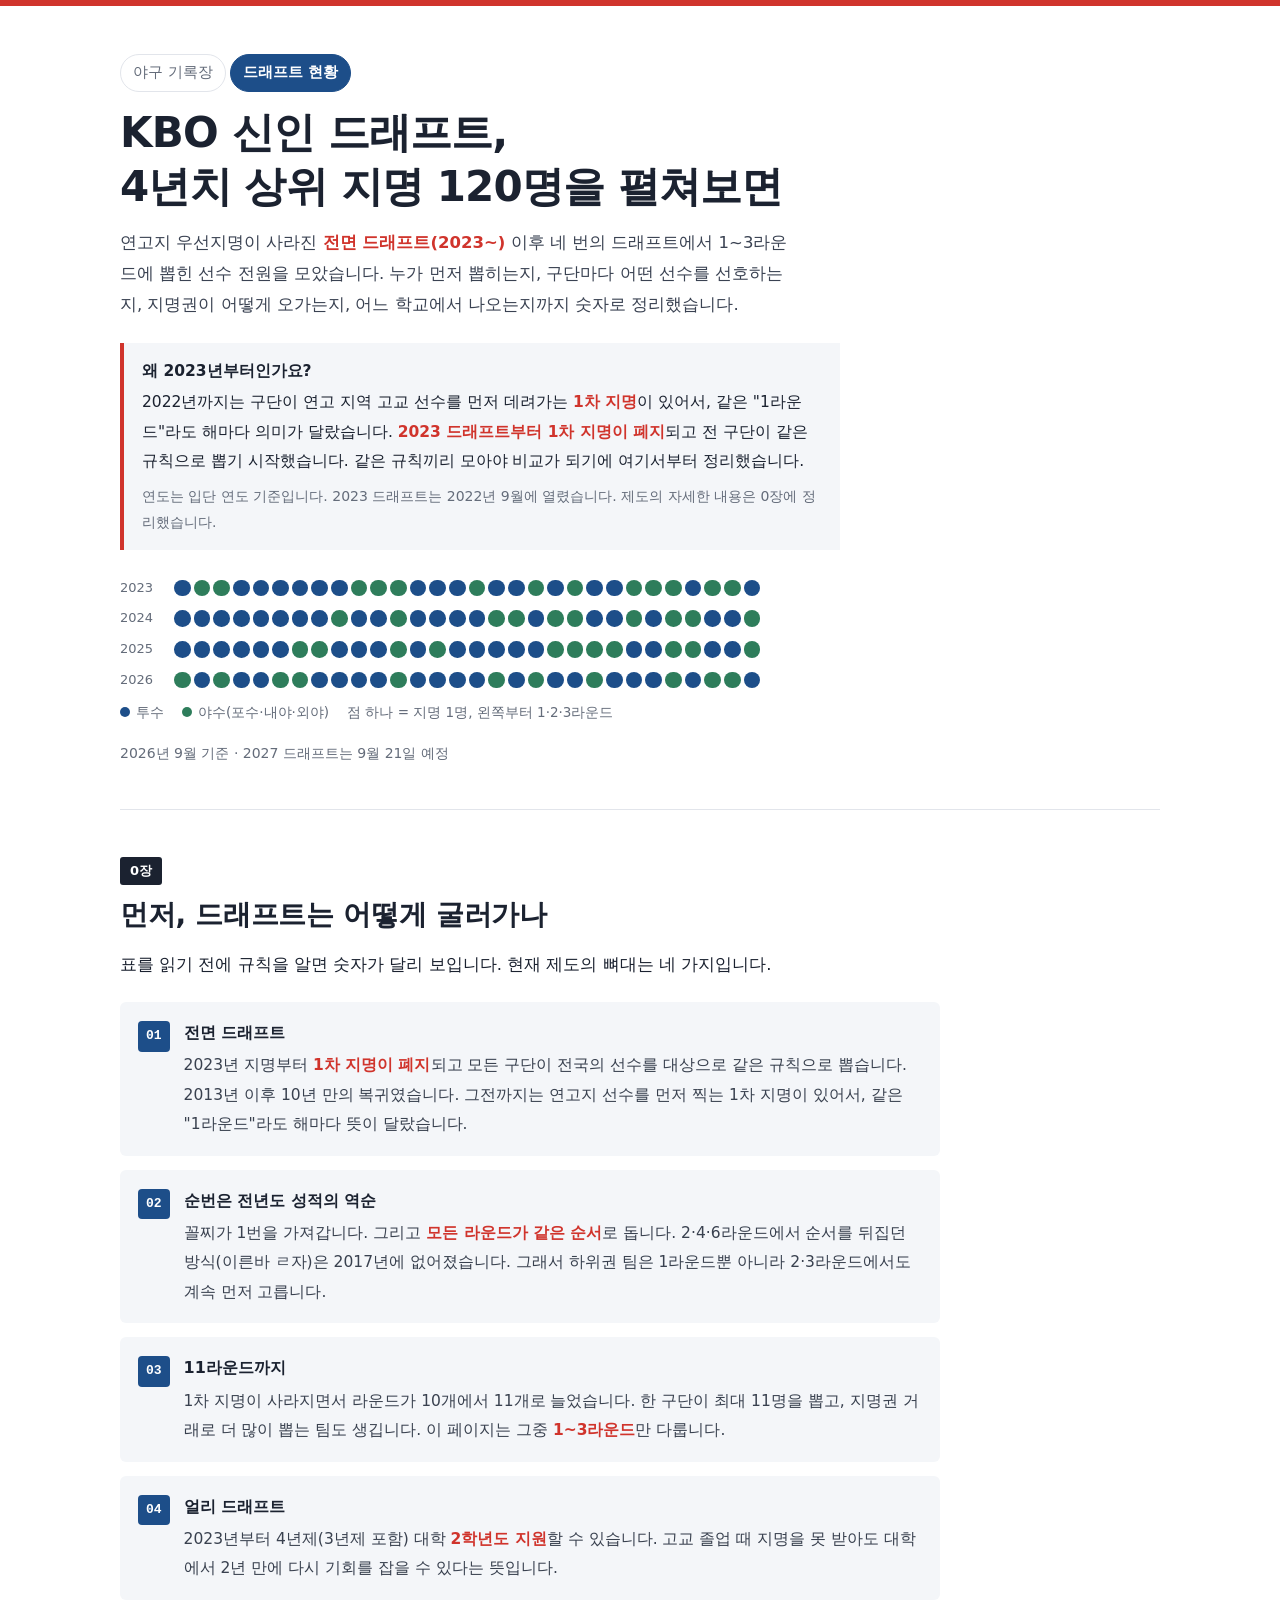
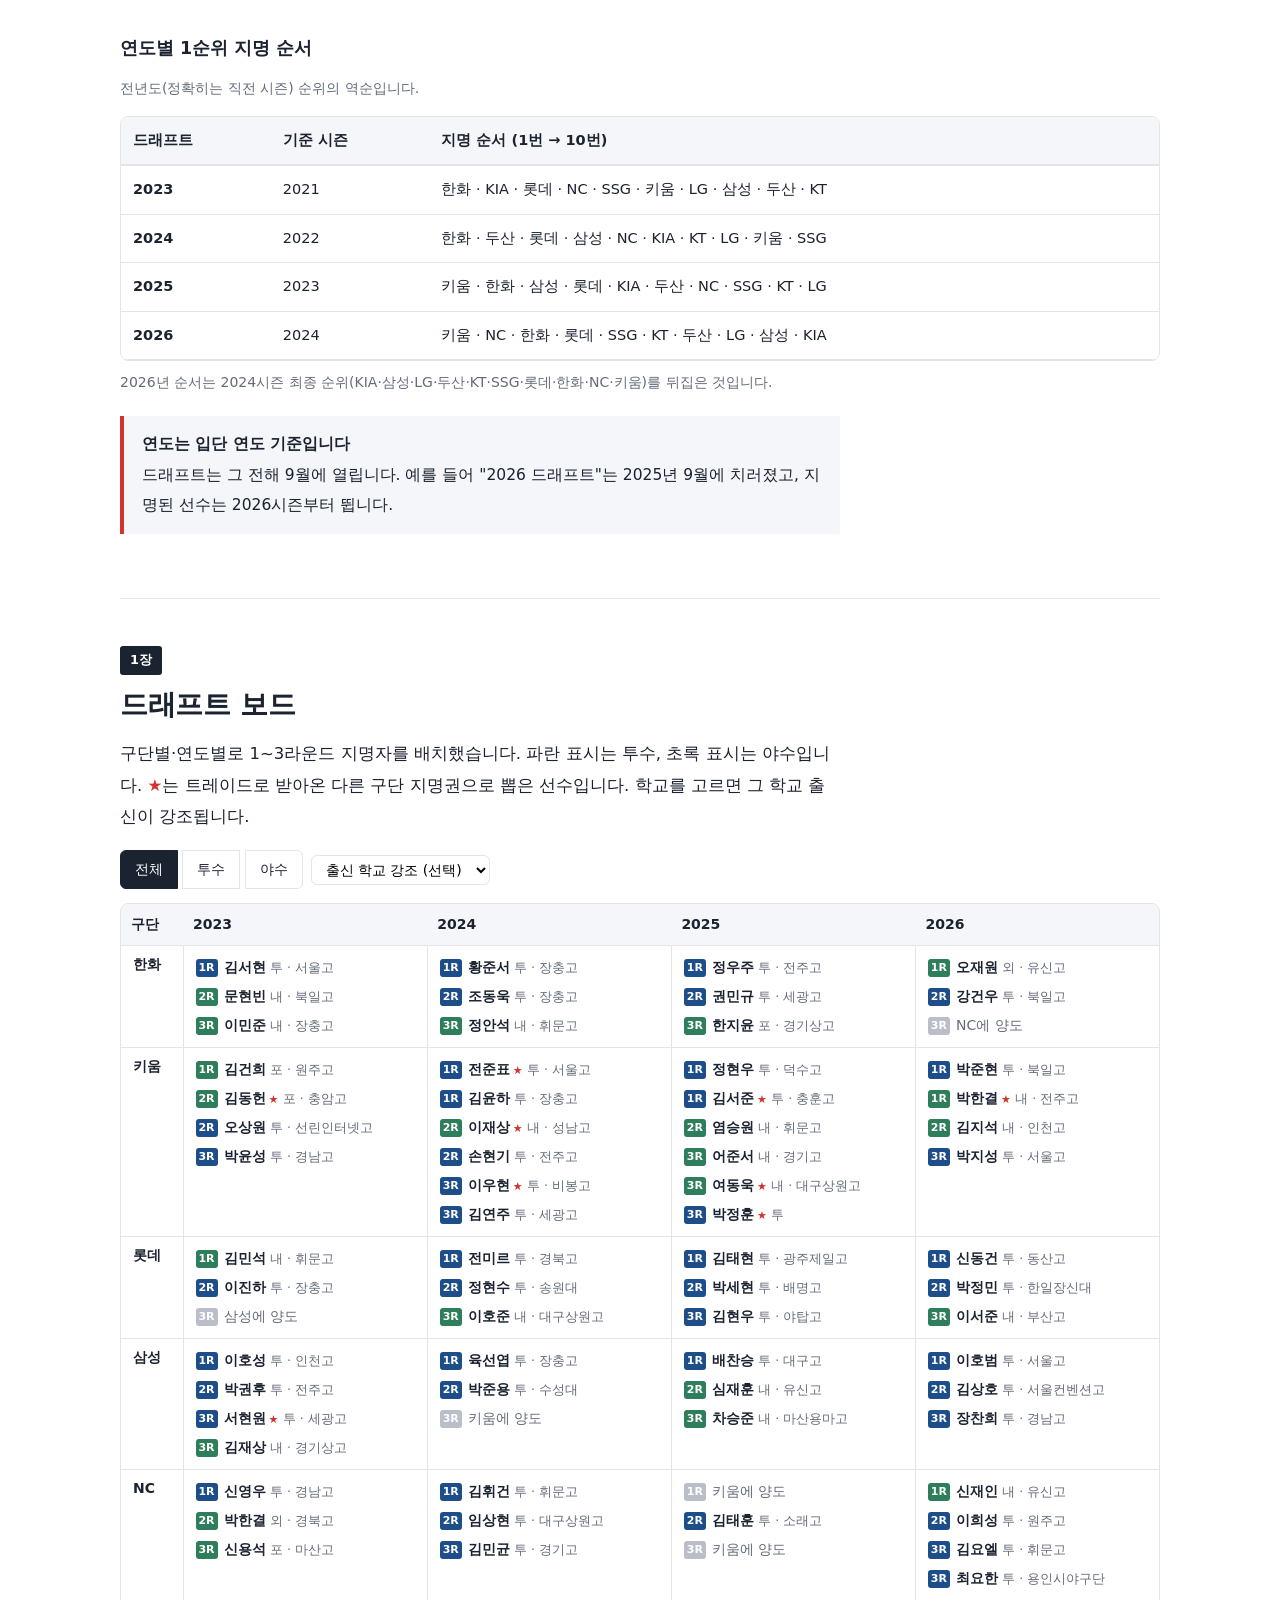
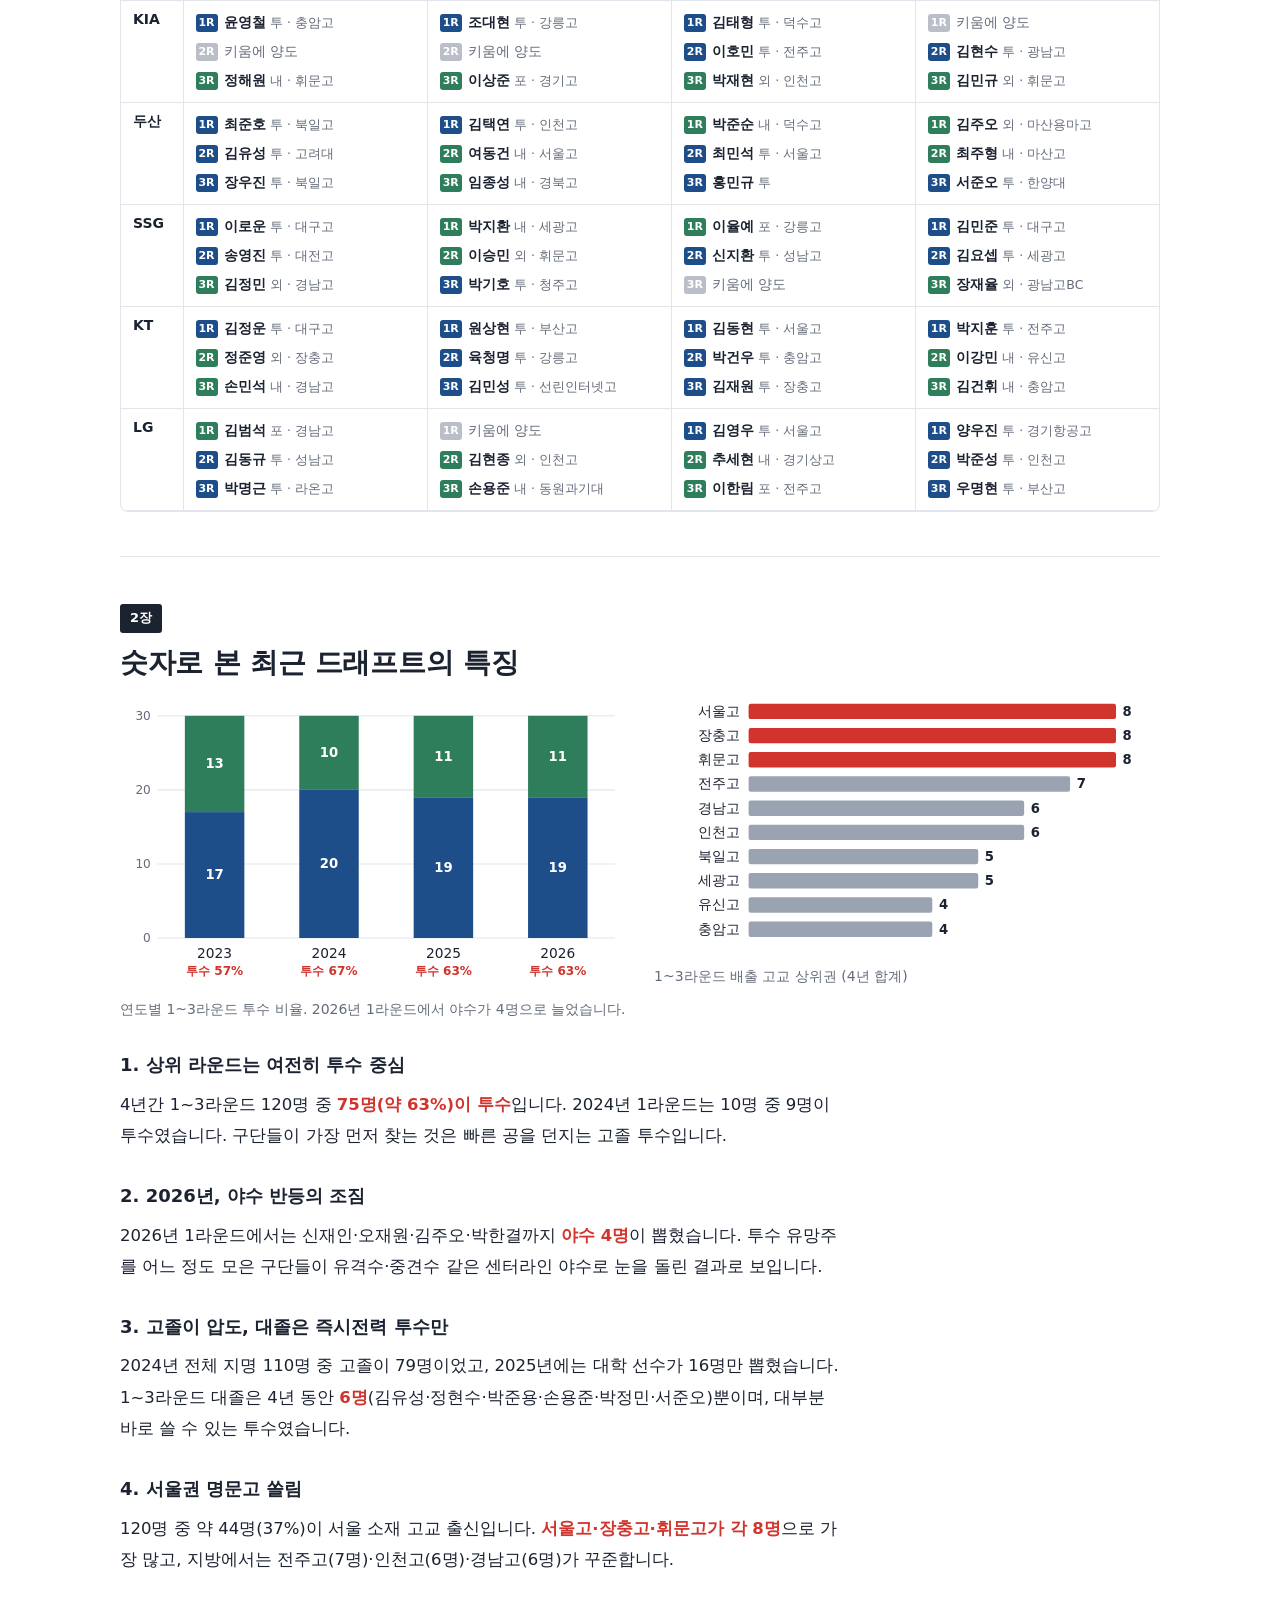
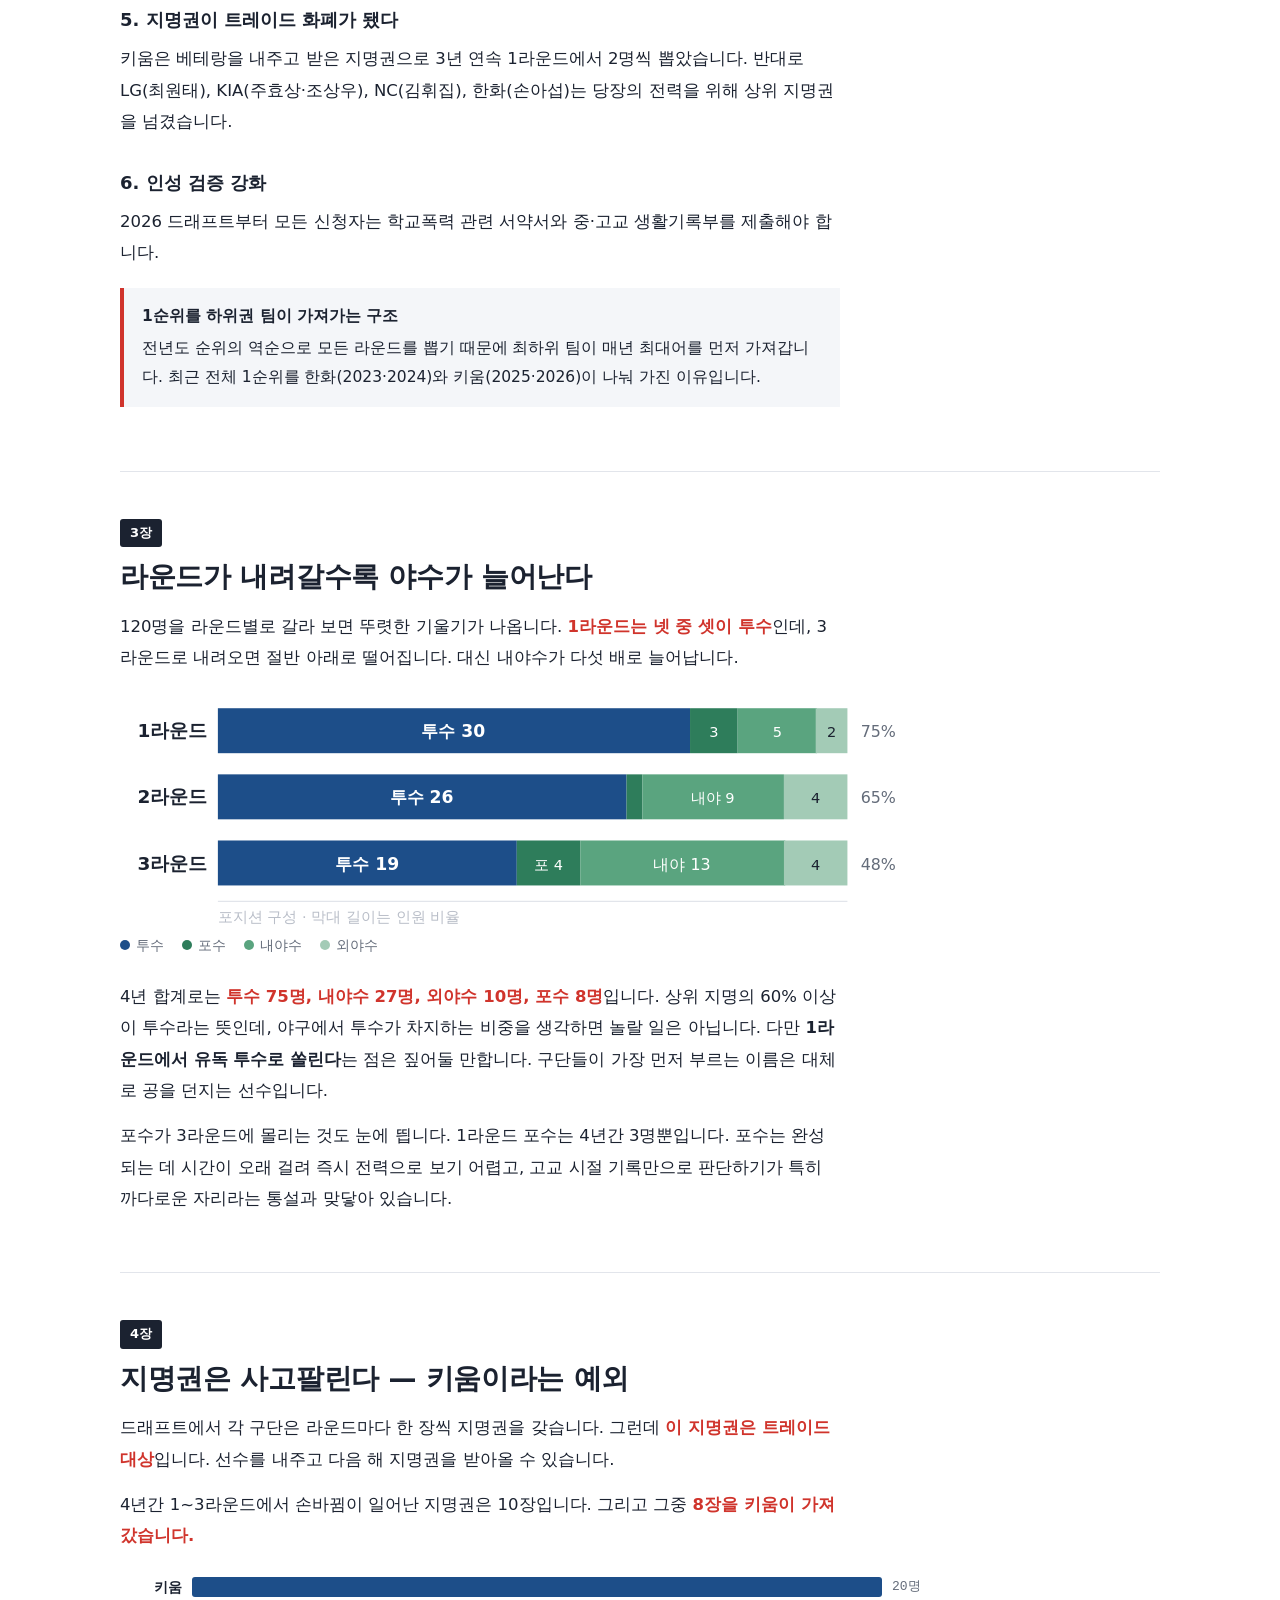
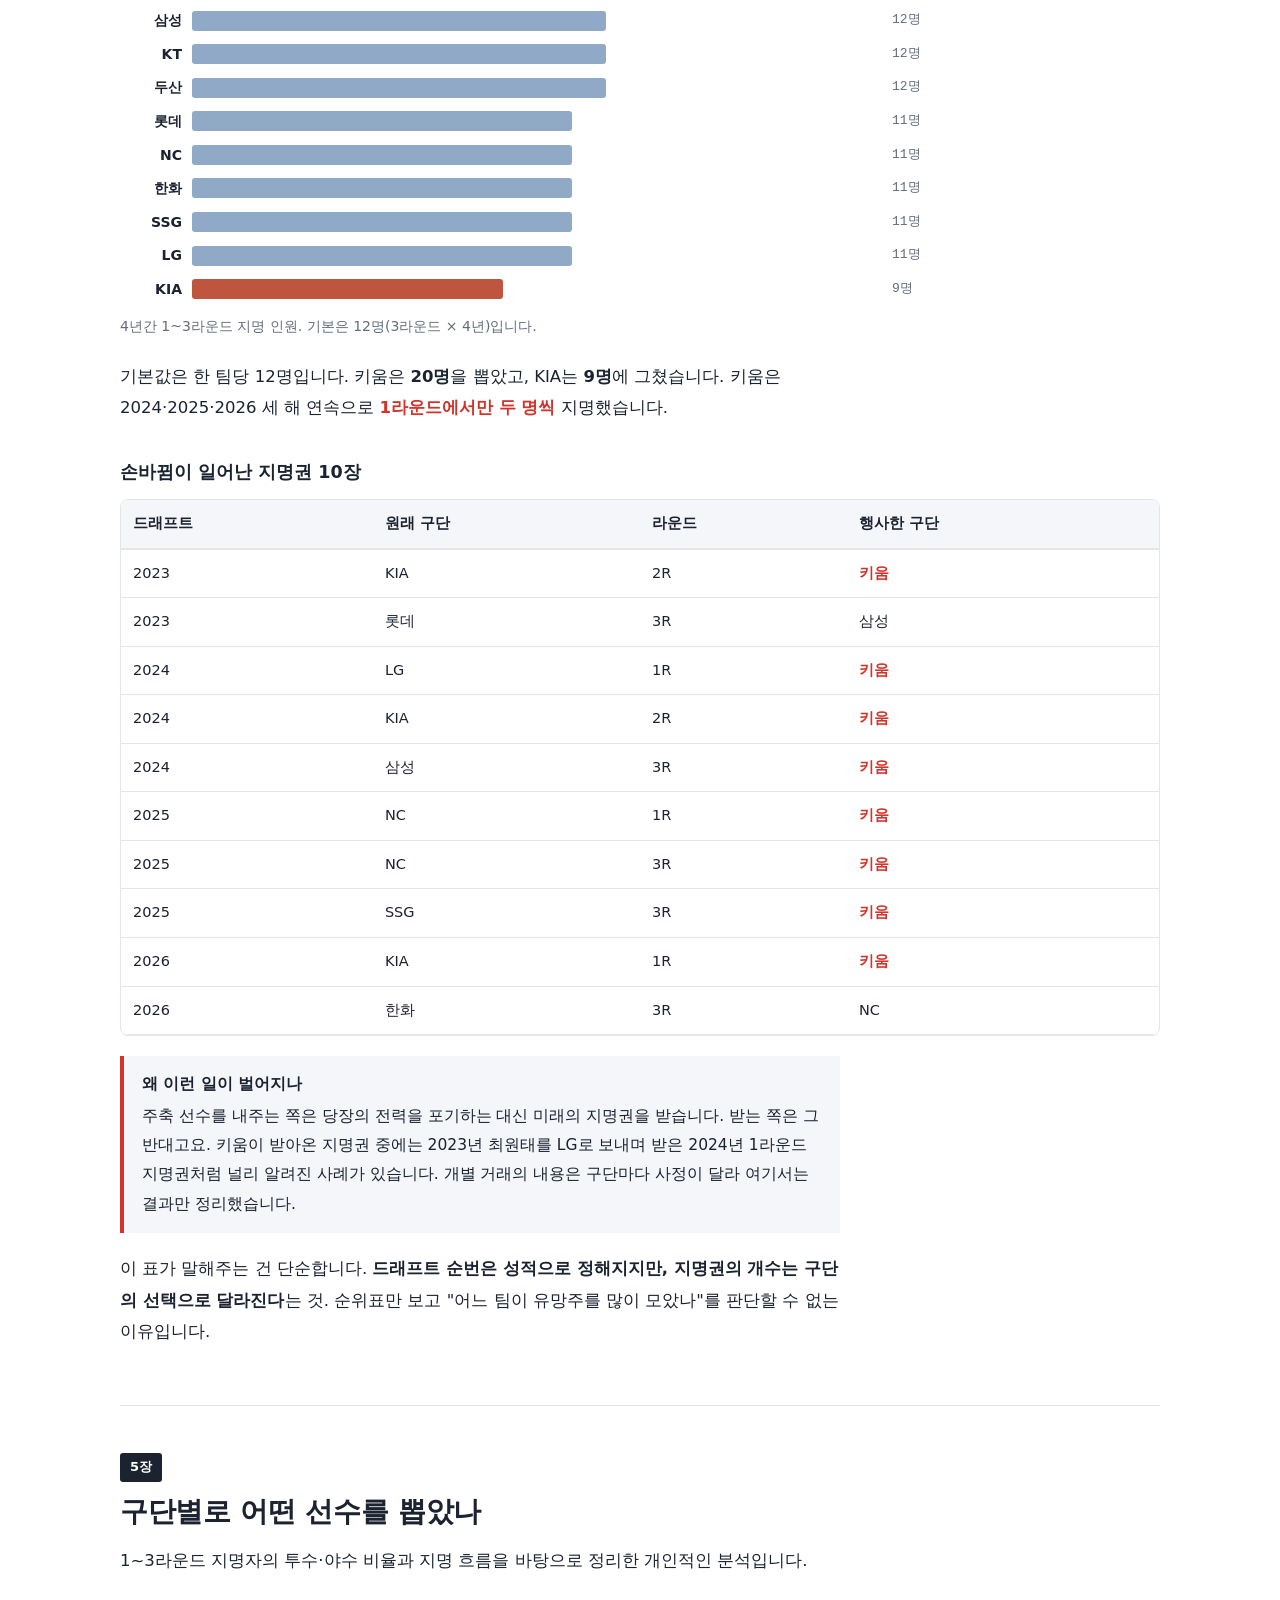
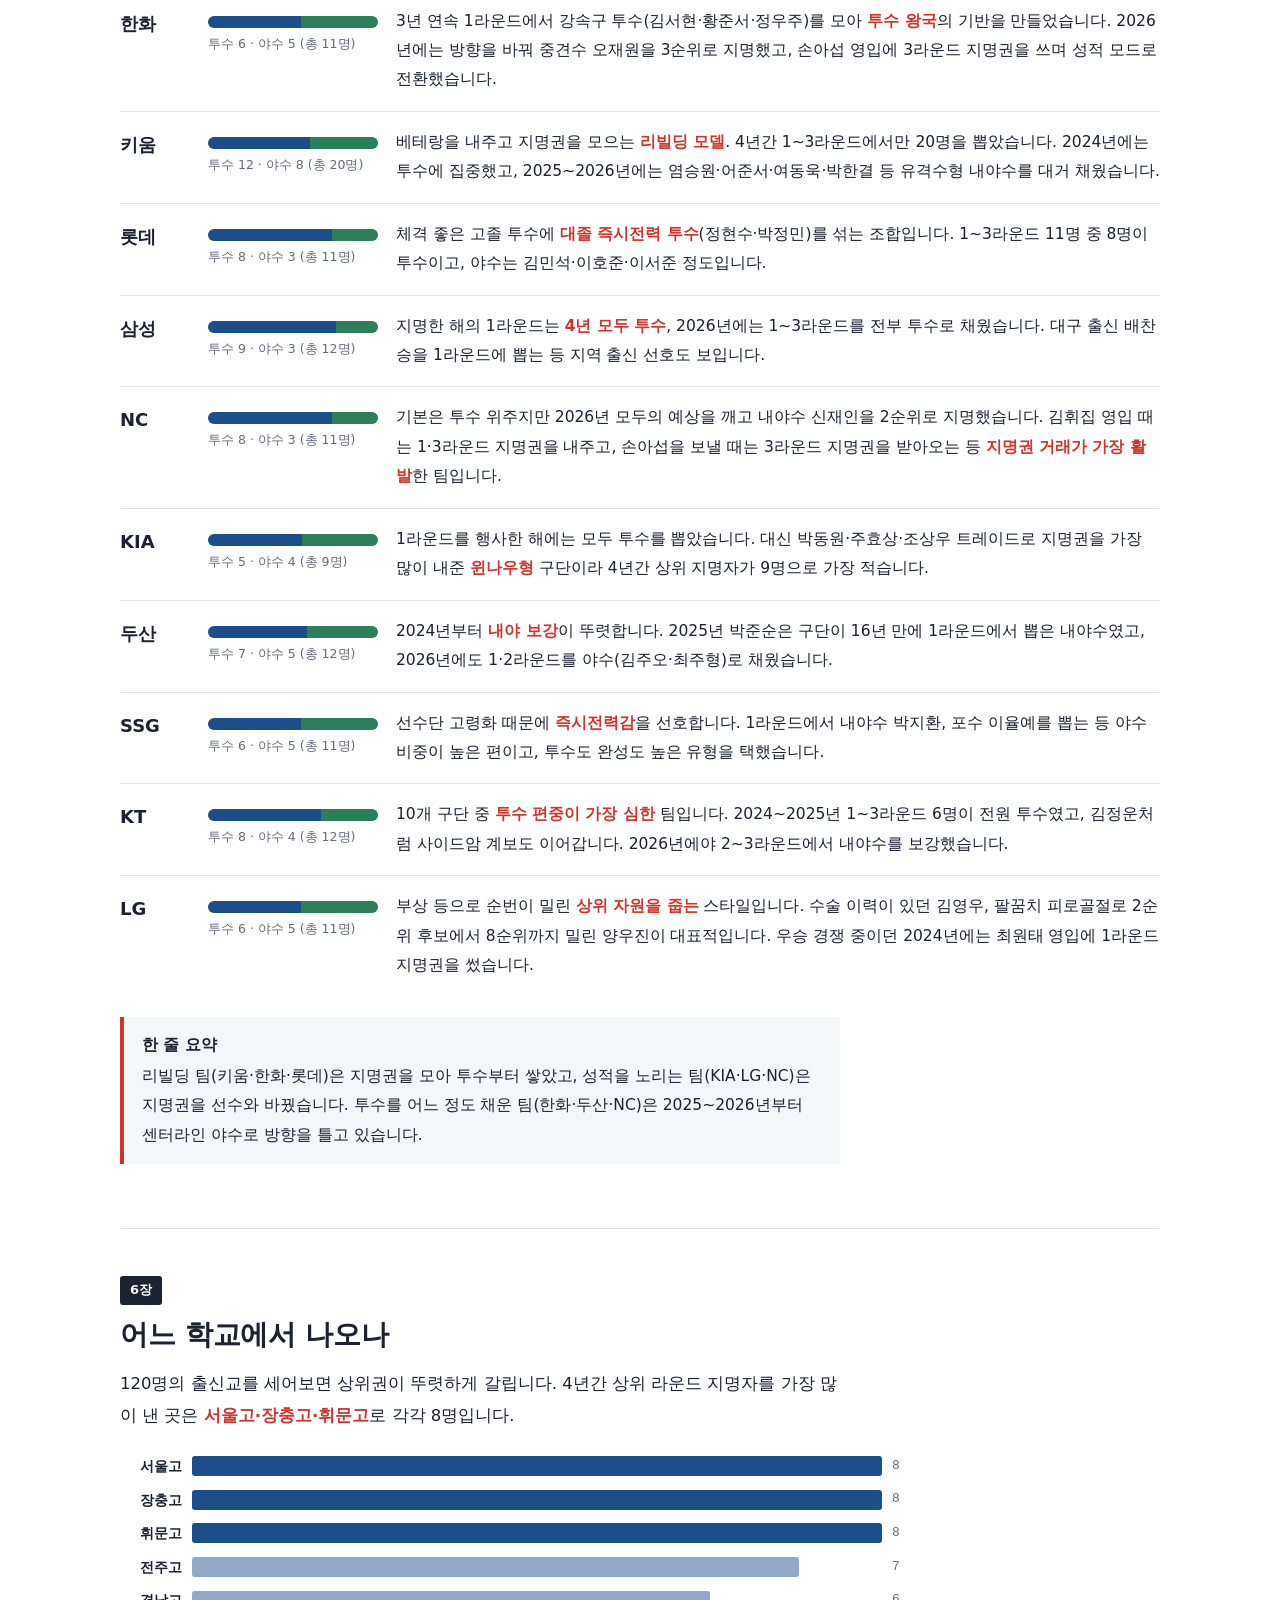
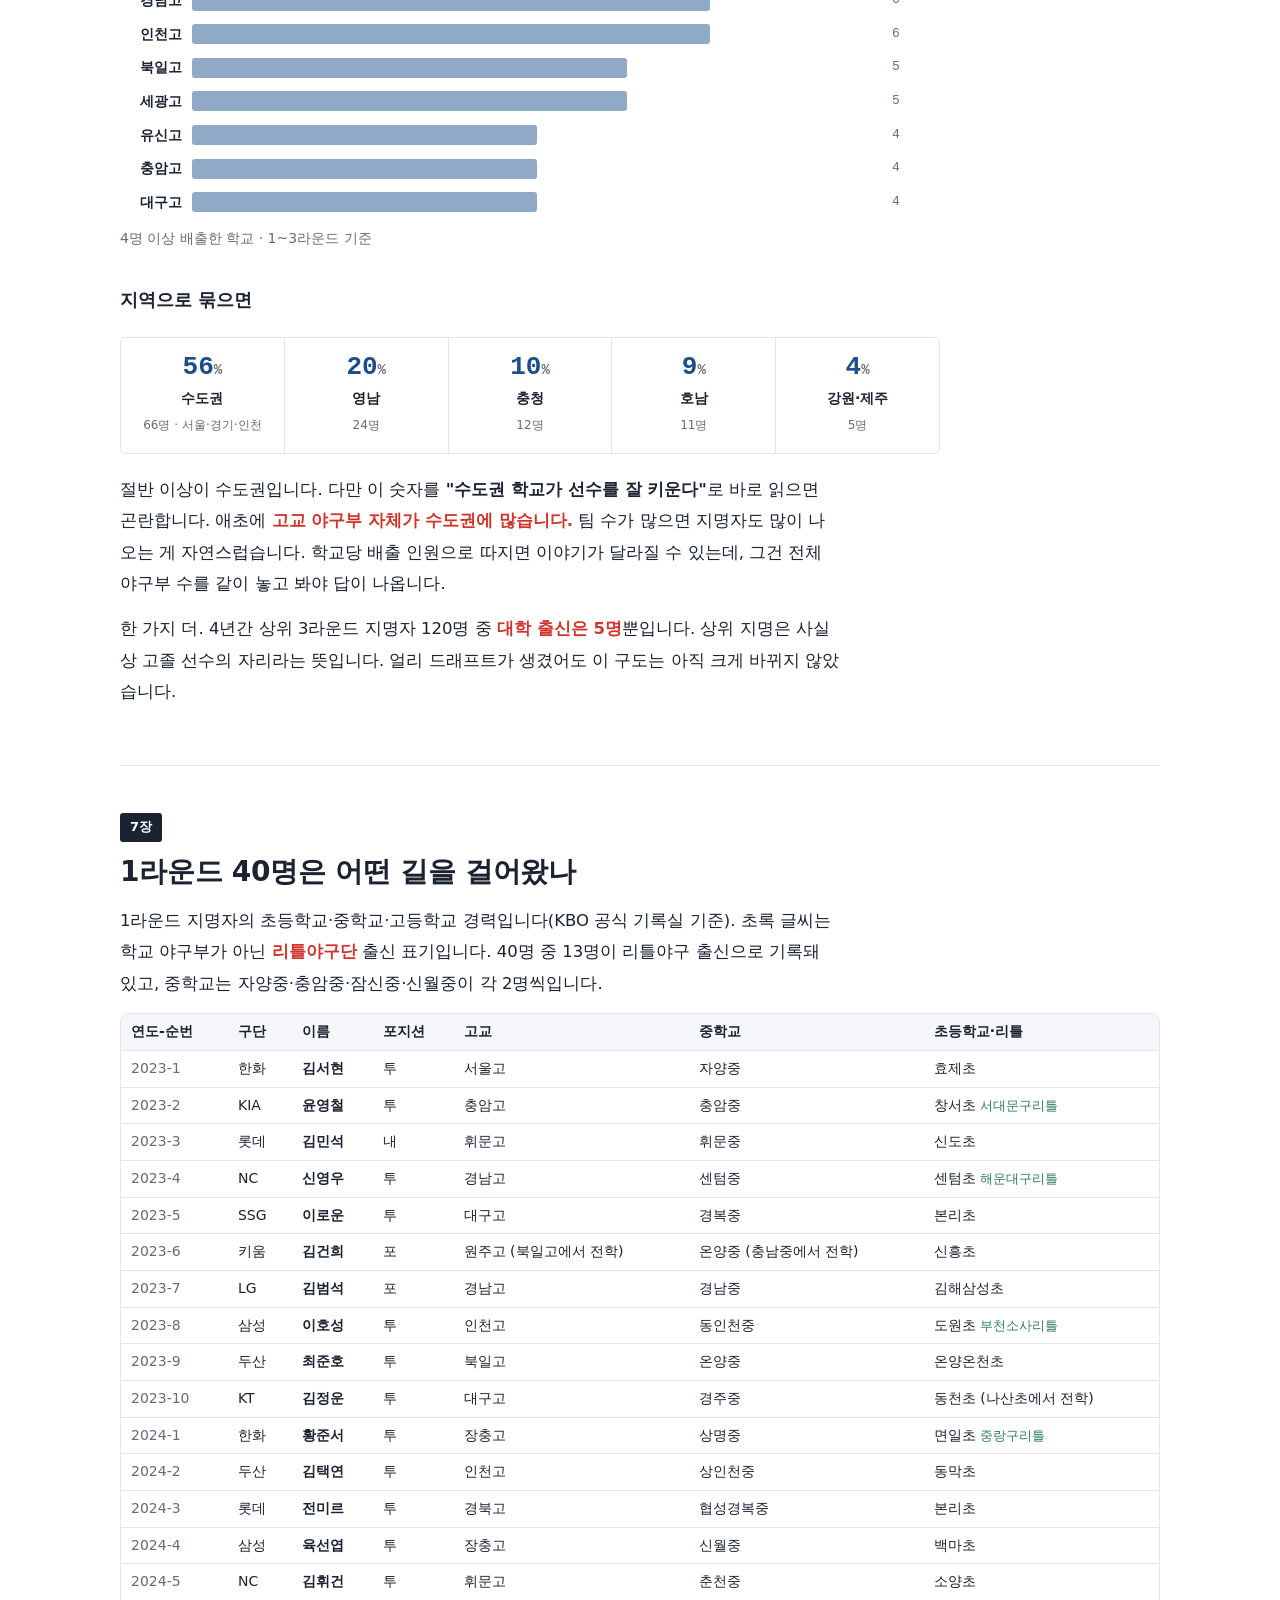
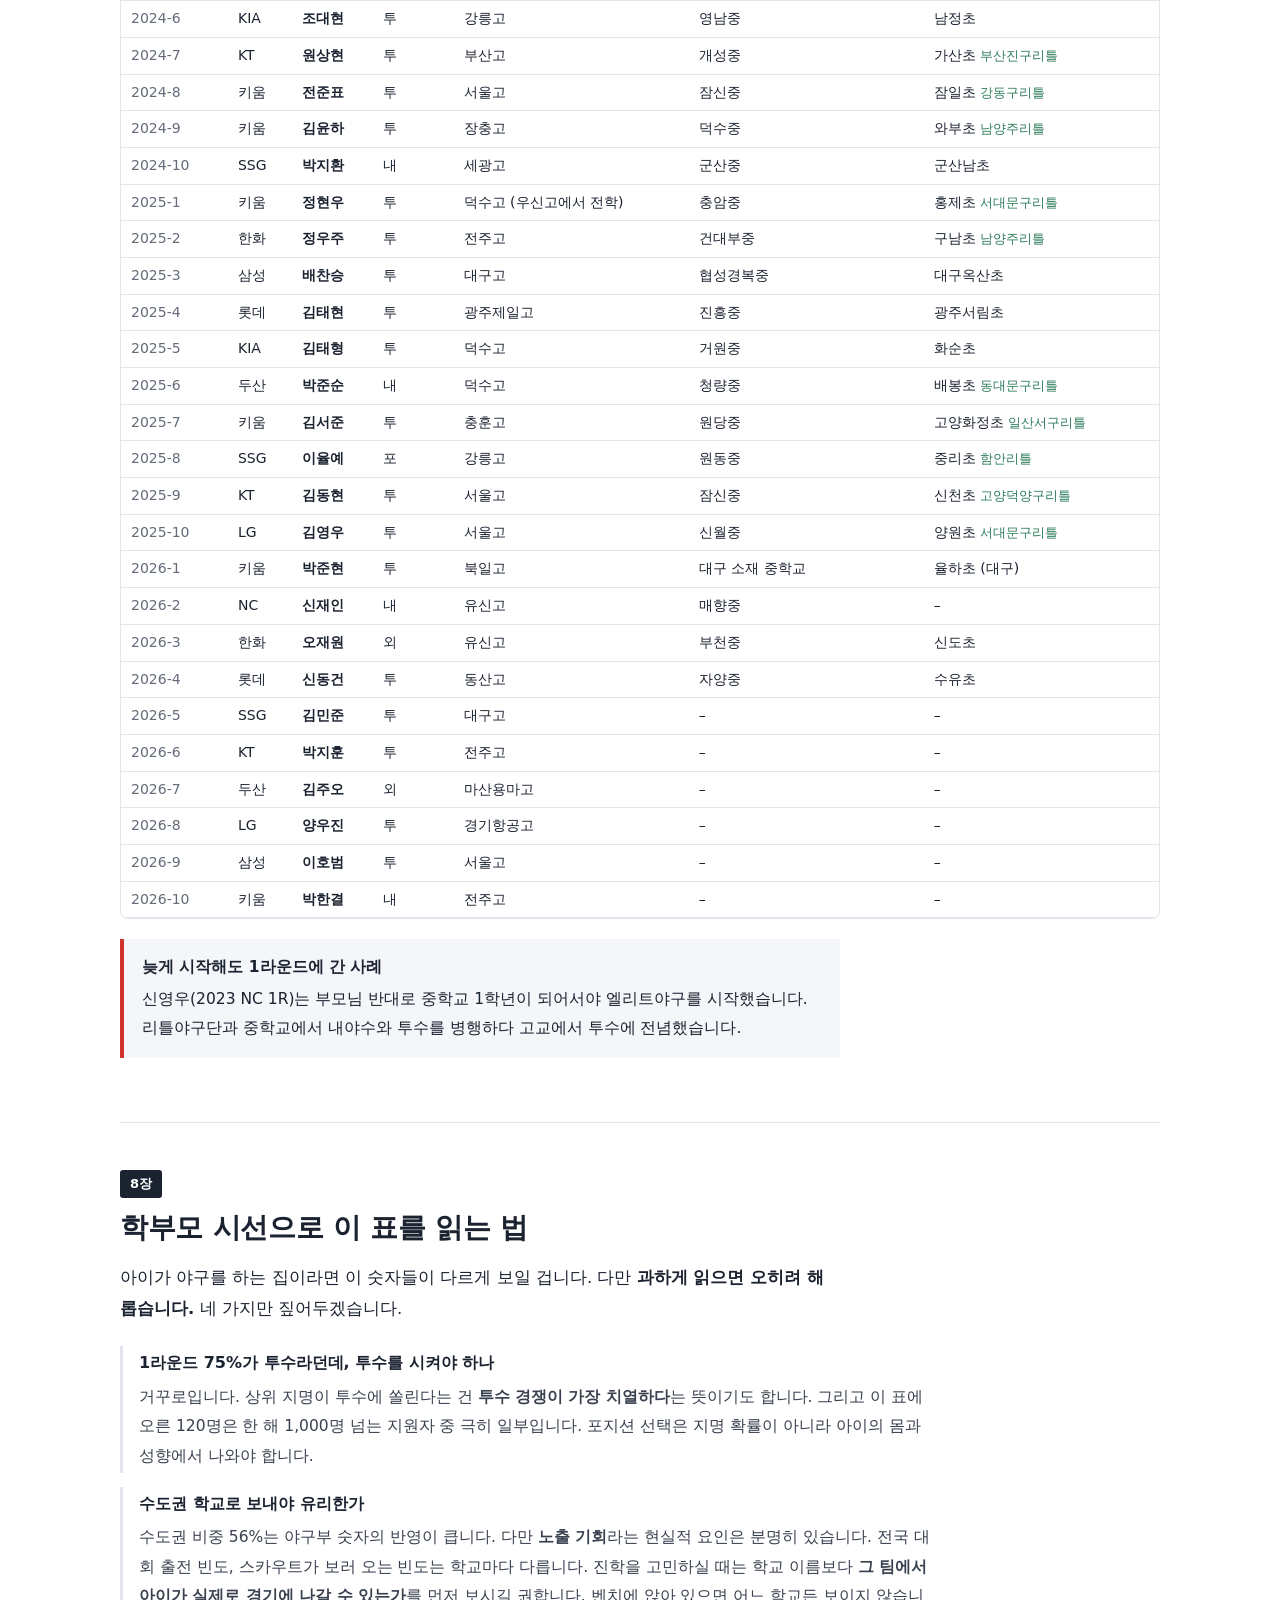
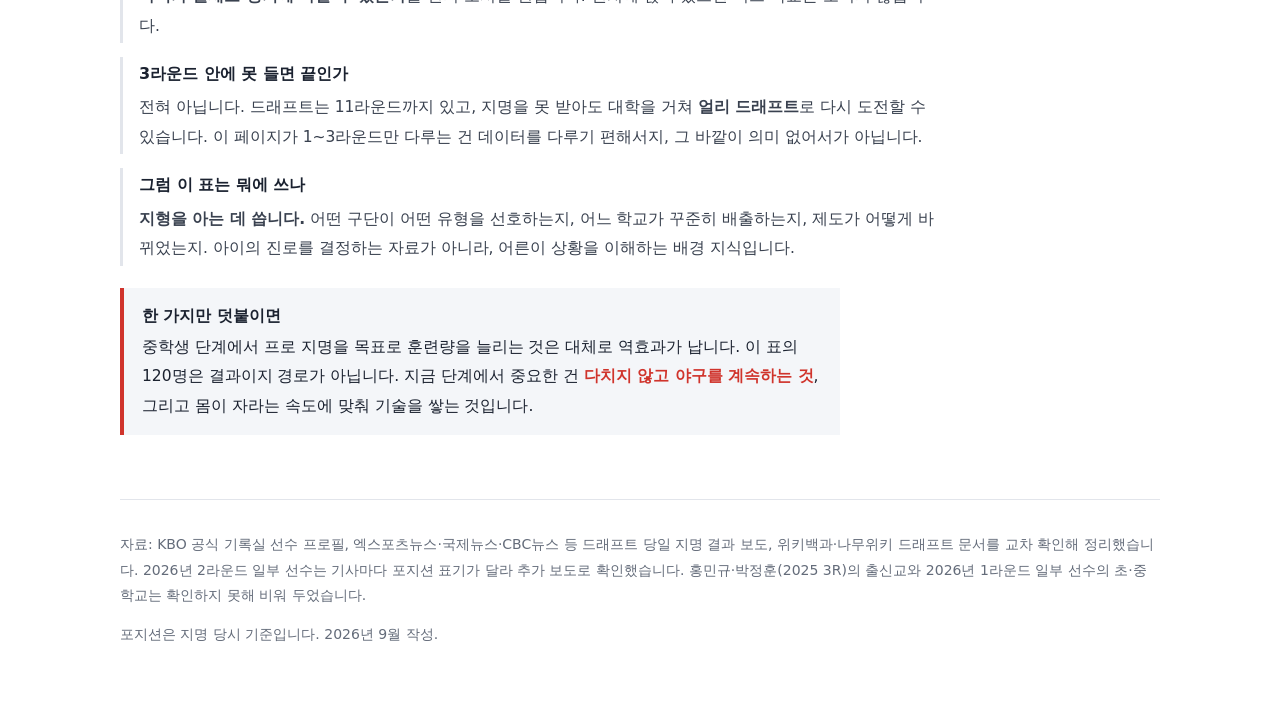
==== draft-2023-2026.html @ dc7b5736 "Add files via upload" ====
<!DOCTYPE html>
<html lang="ko">
<head>
<meta charset="utf-8">
<meta name="viewport" content="width=device-width, initial-scale=1">
<meta name="robots" content="noindex, nofollow">
<title>드래프트 현황 | KBO 신인 드래프트 1~3라운드 (2023~2026)</title>
<style>
.kd{--ink:#1b2230;--muted:#646c7a;--line:#e2e5eb;--soft:#f4f6f9;--red:#d0342c;--pitch:#1D4E89;--field:#2e7d5b;--pass:#b9bec8;
  font-family:"Pretendard","Apple SD Gothic Neo","Malgun Gothic","Noto Sans KR",system-ui,sans-serif;
  color:var(--ink);background:#fff;line-height:1.9;font-size:16.5px;-webkit-text-size-adjust:100%;margin:0}
.kd *{box-sizing:border-box}
.kd .bar{height:6px;background:var(--red)}
.kd .wrap{max-width:1080px;margin:0 auto;padding:0 20px}
.kd .prose{max-width:720px}
.kd a{color:var(--pitch)}
.kd .kw{color:var(--red);font-weight:700}
.kd header{padding:48px 0 28px;border-bottom:1px solid var(--line)}
.kd .sitenav{display:flex;gap:4px;font-size:14.5px}
.kd .sitenav a{text-decoration:none;color:var(--muted);padding:4px 12px;border-radius:999px;border:1px solid var(--line)}
.kd .sitenav a[aria-current="page"]{background:var(--pitch);color:#fff;border-color:var(--pitch);font-weight:700}
.kd .sitenav a:focus-visible{outline:3px solid var(--red);outline-offset:2px}
.kd .back{font-size:14px;color:var(--muted);text-decoration:none}
.kd .back:hover{text-decoration:underline}
.kd h1{font-size:clamp(28px,4.4vw,42px);line-height:1.3;letter-spacing:-.02em;margin:14px 0 12px;font-weight:800}
.kd .lede{color:#3a4252;margin:0 0 22px;max-width:680px}
.kd .meta{font-size:14px;color:var(--muted)}
.kd .dots{display:grid;grid-template-columns:44px 1fr;gap:6px 10px;align-items:center;margin:26px 0 8px;max-width:640px}
.kd .dots .yr{font-size:13px;color:var(--muted);font-variant-numeric:tabular-nums}
.kd .dotrow{display:grid;grid-template-columns:repeat(30,1fr);gap:3px}
.kd .dot{aspect-ratio:1;border-radius:50%;background:var(--pitch)}
.kd .dot.f{background:var(--field)}
.kd .legend{display:flex;gap:18px;font-size:13.5px;color:var(--muted);flex-wrap:wrap}
.kd .legend i{display:inline-block;width:10px;height:10px;border-radius:50%;margin-right:6px;vertical-align:0}
.kd section{padding:44px 0;border-bottom:1px solid var(--line)}
.kd .chap{display:inline-block;font-size:13px;font-weight:700;color:#fff;background:var(--ink);padding:2px 10px;border-radius:3px}
.kd h2{font-size:clamp(22px,3vw,28px);line-height:1.4;margin:10px 0 14px;letter-spacing:-.01em}
.kd h3{font-size:18px;margin:28px 0 6px}
.kd p{margin:0 0 14px}
.kd .note{background:var(--soft);border-left:4px solid var(--red);padding:14px 18px;margin:20px 0;font-size:15.5px;max-width:720px}
.kd .note b{display:block;margin-bottom:2px}
/* board */
.kd .controls{display:flex;flex-wrap:wrap;gap:8px;align-items:center;margin:18px 0 14px}
.kd .seg button{font:inherit;font-size:14px;border:1px solid var(--line);background:#fff;color:var(--ink);padding:5px 14px;cursor:pointer}
.kd .seg button:first-child{border-radius:6px 0 0 6px}
.kd .seg button:last-child{border-radius:0 6px 6px 0}
.kd .seg button+button{margin-left:-1px}
.kd .seg button[aria-pressed="true"]{background:var(--ink);color:#fff;border-color:var(--ink)}
.kd select{font:inherit;font-size:14px;padding:5px 10px;border:1px solid var(--line);border-radius:6px;background:#fff}
.kd button:focus-visible,.kd select:focus-visible{outline:3px solid var(--red);outline-offset:2px}
.kd .scroll{overflow-x:auto;border:1px solid var(--line);border-radius:8px}
.kd table.board{border-collapse:collapse;width:100%;min-width:880px;font-size:14px;line-height:1.5}
.kd .board th{background:var(--soft);font-weight:700;text-align:left;padding:10px;border-bottom:1px solid var(--line);position:sticky;top:0}
.kd .board td{vertical-align:top;padding:8px;border-bottom:1px solid var(--line);border-left:1px solid var(--line)}
.kd .board td.team{border-left:0;font-weight:800;white-space:nowrap;padding-left:12px;width:62px}
.kd .pick{display:grid;grid-template-columns:22px 1fr;gap:6px;padding:3px 4px;border-radius:4px;transition:opacity .15s}
.kd .pick+.pick{margin-top:2px}
.kd .rd{font-size:11px;font-weight:700;color:#fff;border-radius:3px;text-align:center;height:18px;line-height:18px;margin-top:2px}
.kd .pick.p .rd{background:var(--pitch)}
.kd .pick.f .rd{background:var(--field)}
.kd .pick.x .rd{background:var(--pass)}
.kd .pick .nm{font-weight:700}
.kd .pick .sc{color:var(--muted);font-size:12.5px}
.kd .pick.x .nm{font-weight:400;color:var(--muted)}
.kd .tag{font-size:11px;color:var(--red);font-weight:700;margin-left:3px}
.kd .pick.dim{opacity:.18}
.kd .pick.hit{background:#fdecea}
/* charts */
.kd .grid2{display:grid;grid-template-columns:1fr 1fr;gap:28px;margin-top:10px}
.kd figure{margin:0}
.kd figcaption{font-size:14px;color:var(--muted);margin-top:6px;line-height:1.6}
.kd svg text{font-family:inherit}
/* teams */
.kd .teams{list-style:none;margin:10px 0 0;padding:0}
.kd .teams li{display:grid;grid-template-columns:70px 170px 1fr;gap:18px;padding:16px 0;border-top:1px solid var(--line);align-items:start}
.kd .teams li:first-child{border-top:0}
.kd .teams .tn{font-weight:800;font-size:18px}
.kd .split{display:flex;height:12px;border-radius:6px;overflow:hidden;margin-top:9px;background:var(--soft)}
.kd .split span{display:block;height:100%}
.kd .splitlbl{font-size:12.5px;color:var(--muted);margin-top:4px;font-variant-numeric:tabular-nums}
.kd .teams p{margin:0;font-size:15.5px}
/* routes table */
.kd table.route{border-collapse:collapse;width:100%;min-width:760px;font-size:14px;line-height:1.55}
.kd .route th,.kd .route td{padding:7px 10px;border-bottom:1px solid var(--line);text-align:left;vertical-align:top}
.kd .route th{background:var(--soft)}
.kd .route td:first-child{font-variant-numeric:tabular-nums;color:var(--muted);white-space:nowrap}
.kd .route .little{color:var(--field);font-size:12.5px}
.kd footer{padding:32px 0 60px;font-size:14px;color:var(--muted);line-height:1.8}
@media (max-width:760px){
  .kd .grid2{grid-template-columns:1fr}
  .kd .teams li{grid-template-columns:1fr;gap:4px}
  .kd .dotrow{gap:2px}
}
@media (prefers-reduced-motion:reduce){.kd .pick{transition:none}}

/* ===== 추가 장 스타일 ===== */
.kd h3.sub{font-size:17.5px;font-weight:700;margin:32px 0 10px}
.kd .rules{display:grid;gap:14px;margin:22px 0 8px;max-width:820px}
.kd .rule{display:flex;gap:14px;align-items:flex-start;background:var(--soft);border-radius:6px;padding:16px 18px}
.kd .rn{font-family:ui-monospace,Menlo,monospace;font-size:13px;font-weight:700;color:#fff;background:var(--pitch);border-radius:4px;padding:3px 8px;flex:none;margin-top:3px}
.kd .rb b{display:block;font-size:16px;margin-bottom:3px}
.kd .rb p{margin:0;font-size:15.5px;color:#39414f}
.kd table.ord{border-collapse:collapse;width:100%;min-width:560px;font-size:14.5px}
.kd table.ord th{background:var(--soft);text-align:left;padding:10px 12px;border-bottom:2px solid var(--line);white-space:nowrap}
.kd table.ord td{padding:10px 12px;border-bottom:1px solid var(--line)}
.kd table.ord td.kw2{color:var(--red);font-weight:700}
.kd figure.wide{margin:22px 0;max-width:820px}
.kd figure.wide svg{display:block;width:100%;height:auto}
.kd .stack{display:flex;flex-direction:column;gap:7px}
.kd .srow{display:grid;grid-template-columns:62px 1fr 48px;gap:10px;align-items:center}
.kd .sname{font-size:14px;font-weight:700;text-align:right}
.kd .sbar{height:20px;background:#8fa9c6;border-radius:3px;display:block}
.kd .snum{font-family:ui-monospace,Menlo,monospace;font-size:13px;color:var(--muted)}
.kd .regions{display:grid;grid-template-columns:repeat(5,1fr);gap:1px;background:var(--line);border:1px solid var(--line);border-radius:6px;overflow:hidden;margin:20px 0;max-width:820px}
.kd .reg{background:#fff;padding:14px 12px 16px;text-align:center}
.kd .rv{font-family:ui-monospace,Menlo,monospace;font-size:26px;font-weight:700;color:var(--pitch);line-height:1.2}
.kd .rv span{font-size:14px;color:var(--muted)}
.kd .rl{font-size:14px;font-weight:700;margin-top:2px}
.kd .rm{font-size:12px;color:var(--muted);margin-top:2px}
.kd .reads{display:grid;gap:14px;margin:22px 0;max-width:820px}
.kd .read{border-left:3px solid var(--line);padding:2px 0 2px 16px}
.kd .rq{font-weight:700;font-size:16px;margin-bottom:4px}
.kd .read p{margin:0;font-size:15.5px;color:#39414f}
@media(max-width:700px){
  .kd .regions{grid-template-columns:repeat(3,1fr)}
  .kd .rule{flex-direction:column;gap:8px}
}

</style>
</head>
<body class="kd">
<div class="bar"></div>
<div class="wrap">

<header>
  <nav class="sitenav" aria-label="사이트 메뉴"><a href="index.html">야구 기록장</a><a href="draft-2023-2026.html" aria-current="page">드래프트 현황</a></nav>
  <h1>KBO 신인 드래프트,<br>4년치 상위 지명 120명을 펼쳐보면</h1>
  <p class="lede">연고지 우선지명이 사라진 <span class="kw">전면 드래프트(2023~)</span> 이후 네 번의 드래프트에서 1~3라운드에 뽑힌 선수 전원을 모았습니다. 누가 먼저 뽑히는지, 구단마다 어떤 선수를 선호하는지, 지명권이 어떻게 오가는지, 어느 학교에서 나오는지까지 숫자로 정리했습니다.</p>
  <div class="note" style="margin-top:0">
    <b>왜 2023년부터인가요?</b>
    2022년까지는 구단이 연고 지역 고교 선수를 먼저 데려가는 <span class="kw">1차 지명</span>이 있어서, 같은 "1라운드"라도 해마다 의미가 달랐습니다. <span class="kw">2023 드래프트부터 1차 지명이 폐지</span>되고 전 구단이 같은 규칙으로 뽑기 시작했습니다. 같은 규칙끼리 모아야 비교가 되기에 여기서부터 정리했습니다.
    <span style="display:block;margin-top:6px;font-size:14px;color:var(--muted)">연도는 입단 연도 기준입니다. 2023 드래프트는 2022년 9월에 열렸습니다. 제도의 자세한 내용은 0장에 정리했습니다.</span>
  </div>
  <div class="dots" id="dots" aria-label="연도별 1~3라운드 지명자 포지션 분포"></div>
  <div class="legend"><span><i style="background:var(--pitch)"></i>투수</span><span><i style="background:var(--field)"></i>야수(포수·내야·외야)</span><span>점 하나 = 지명 1명, 왼쪽부터 1·2·3라운드</span></div>
  <p class="meta" style="margin-top:14px">2026년 9월 기준 · 2027 드래프트는 9월 21일 예정</p>
</header>

<section>
  <span class="chap">0장</span>
  <h2>먼저, 드래프트는 어떻게 굴러가나</h2>
  <div class="prose">
    <p>표를 읽기 전에 규칙을 알면 숫자가 달리 보입니다. 현재 제도의 뼈대는 네 가지입니다.</p>
  </div>

  <div class="rules">
    <div class="rule">
      <div class="rn">01</div>
      <div class="rb">
        <b>전면 드래프트</b>
        <p>2023년 지명부터 <span class="kw">1차 지명이 폐지</span>되고 모든 구단이 전국의 선수를 대상으로 같은 규칙으로 뽑습니다. 2013년 이후 10년 만의 복귀였습니다. 그전까지는 연고지 선수를 먼저 찍는 1차 지명이 있어서, 같은 "1라운드"라도 해마다 뜻이 달랐습니다.</p>
      </div>
    </div>
    <div class="rule">
      <div class="rn">02</div>
      <div class="rb">
        <b>순번은 전년도 성적의 역순</b>
        <p>꼴찌가 1번을 가져갑니다. 그리고 <span class="kw">모든 라운드가 같은 순서</span>로 돕니다. 2·4·6라운드에서 순서를 뒤집던 방식(이른바 ㄹ자)은 2017년에 없어졌습니다. 그래서 하위권 팀은 1라운드뿐 아니라 2·3라운드에서도 계속 먼저 고릅니다.</p>
      </div>
    </div>
    <div class="rule">
      <div class="rn">03</div>
      <div class="rb">
        <b>11라운드까지</b>
        <p>1차 지명이 사라지면서 라운드가 10개에서 11개로 늘었습니다. 한 구단이 최대 11명을 뽑고, 지명권 거래로 더 많이 뽑는 팀도 생깁니다. 이 페이지는 그중 <span class="kw">1~3라운드</span>만 다룹니다.</p>
      </div>
    </div>
    <div class="rule">
      <div class="rn">04</div>
      <div class="rb">
        <b>얼리 드래프트</b>
        <p>2023년부터 4년제(3년제 포함) 대학 <span class="kw">2학년도 지원</span>할 수 있습니다. 고교 졸업 때 지명을 못 받아도 대학에서 2년 만에 다시 기회를 잡을 수 있다는 뜻입니다.</p>
      </div>
    </div>
  </div>

  <h3 class="sub">연도별 1순위 지명 순서</h3>
  <p class="meta">전년도(정확히는 직전 시즌) 순위의 역순입니다.</p>
  <div class="scroll">
  <table class="ord">
    <thead><tr><th>드래프트</th><th>기준 시즌</th><th>지명 순서 (1번 → 10번)</th></tr></thead>
    <tbody>
      <tr><td><b>2023</b></td><td>2021</td><td>한화 · KIA · 롯데 · NC · SSG · 키움 · LG · 삼성 · 두산 · KT</td></tr>
      <tr><td><b>2024</b></td><td>2022</td><td>한화 · 두산 · 롯데 · 삼성 · NC · KIA · KT · LG · 키움 · SSG</td></tr>
      <tr><td><b>2025</b></td><td>2023</td><td>키움 · 한화 · 삼성 · 롯데 · KIA · 두산 · NC · SSG · KT · LG</td></tr>
      <tr><td><b>2026</b></td><td>2024</td><td>키움 · NC · 한화 · 롯데 · SSG · KT · 두산 · LG · 삼성 · KIA</td></tr>
    </tbody>
  </table>
  </div>
  <p class="meta" style="margin-top:8px">2026년 순서는 2024시즌 최종 순위(KIA·삼성·LG·두산·KT·SSG·롯데·한화·NC·키움)를 뒤집은 것입니다.</p>

  <div class="note">
    <b>연도는 입단 연도 기준입니다</b>
    드래프트는 그 전해 9월에 열립니다. 예를 들어 "2026 드래프트"는 2025년 9월에 치러졌고, 지명된 선수는 2026시즌부터 뜁니다.
  </div>
</section>

<section>
  <span class="chap">1장</span>
  <h2>드래프트 보드</h2>
  <div class="prose">
    <p>구단별·연도별로 1~3라운드 지명자를 배치했습니다. 파란 표시는 투수, 초록 표시는 야수입니다. <span class="kw">★</span>는 트레이드로 받아온 다른 구단 지명권으로 뽑은 선수입니다. 학교를 고르면 그 학교 출신이 강조됩니다.</p>
  </div>
  <div class="controls">
    <div class="seg" role="group" aria-label="포지션 필터">
      <button type="button" data-pos="all" aria-pressed="true">전체</button>
      <button type="button" data-pos="p" aria-pressed="false">투수</button>
      <button type="button" data-pos="f" aria-pressed="false">야수</button>
    </div>
    <label><span style="position:absolute;left:-9999px">출신 학교</span>
      <select id="schoolSel"><option value="">출신 학교 강조 (선택)</option></select>
    </label>
  </div>
  <div class="scroll"><table class="board" id="board"></table></div>
</section>

<section>
  <span class="chap">2장</span>
  <h2>숫자로 본 최근 드래프트의 특징</h2>
  <div class="grid2">
    <figure><div id="chartYear"></div><figcaption>연도별 1~3라운드 투수 비율. 2026년 1라운드에서 야수가 4명으로 늘었습니다.</figcaption></figure>
    <figure><div id="chartSchool"></div><figcaption>1~3라운드 배출 고교 상위권 (4년 합계)</figcaption></figure>
  </div>

  <div class="prose">
    <h3>1. 상위 라운드는 여전히 투수 중심</h3>
    <p>4년간 1~3라운드 120명 중 <span class="kw">75명(약 63%)이 투수</span>입니다. 2024년 1라운드는 10명 중 9명이 투수였습니다. 구단들이 가장 먼저 찾는 것은 빠른 공을 던지는 고졸 투수입니다.</p>

    <h3>2. 2026년, 야수 반등의 조짐</h3>
    <p>2026년 1라운드에서는 신재인·오재원·김주오·박한결까지 <span class="kw">야수 4명</span>이 뽑혔습니다. 투수 유망주를 어느 정도 모은 구단들이 유격수·중견수 같은 센터라인 야수로 눈을 돌린 결과로 보입니다.</p>

    <h3>3. 고졸이 압도, 대졸은 즉시전력 투수만</h3>
    <p>2024년 전체 지명 110명 중 고졸이 79명이었고, 2025년에는 대학 선수가 16명만 뽑혔습니다. 1~3라운드 대졸은 4년 동안 <span class="kw">6명</span>(김유성·정현수·박준용·손용준·박정민·서준오)뿐이며, 대부분 바로 쓸 수 있는 투수였습니다.</p>

    <h3>4. 서울권 명문고 쏠림</h3>
    <p>120명 중 약 44명(37%)이 서울 소재 고교 출신입니다. <span class="kw">서울고·장충고·휘문고가 각 8명</span>으로 가장 많고, 지방에서는 전주고(7명)·인천고(6명)·경남고(6명)가 꾸준합니다.</p>

    <h3>5. 지명권이 트레이드 화폐가 됐다</h3>
    <p>키움은 베테랑을 내주고 받은 지명권으로 3년 연속 1라운드에서 2명씩 뽑았습니다. 반대로 LG(최원태), KIA(주효상·조상우), NC(김휘집), 한화(손아섭)는 당장의 전력을 위해 상위 지명권을 넘겼습니다.</p>

    <h3>6. 인성 검증 강화</h3>
    <p>2026 드래프트부터 모든 신청자는 학교폭력 관련 서약서와 중·고교 생활기록부를 제출해야 합니다.</p>
  </div>

  <div class="note">
    <b>1순위를 하위권 팀이 가져가는 구조</b>
    전년도 순위의 역순으로 모든 라운드를 뽑기 때문에 최하위 팀이 매년 최대어를 먼저 가져갑니다. 최근 전체 1순위를 한화(2023·2024)와 키움(2025·2026)이 나눠 가진 이유입니다.
  </div>
</section>

<section>
  <span class="chap">3장</span>
  <h2>라운드가 내려갈수록 야수가 늘어난다</h2>
  <div class="prose">
    <p>120명을 라운드별로 갈라 보면 뚜렷한 기울기가 나옵니다. <span class="kw">1라운드는 넷 중 셋이 투수</span>인데, 3라운드로 내려오면 절반 아래로 떨어집니다. 대신 내야수가 다섯 배로 늘어납니다.</p>
  </div>

  <figure class="wide">
    <svg viewBox="0 0 620 180" role="img" aria-label="라운드별 포지션 구성. 1라운드 투수 30명, 2라운드 26명, 3라운드 19명">
      <text x="66" y="32" text-anchor="end" font-size="14" font-weight="700" fill="#1b2230">1라운드</text>
      <rect x="74" y="10" width="357" height="34" fill="#1D4E89"/><text x="252" y="32" text-anchor="middle" font-size="13" font-weight="700" fill="#fff">투수 30</text>
      <rect x="431" y="10" width="36" height="34" fill="#2e7d5b"/><text x="449" y="32" text-anchor="middle" font-size="11" fill="#fff">3</text>
      <rect x="467" y="10" width="60" height="34" fill="#5aa47f"/><text x="497" y="32" text-anchor="middle" font-size="11" fill="#fff">5</text>
      <rect x="526" y="10" width="24" height="34" fill="#a3cbb6"/><text x="538" y="32" text-anchor="middle" font-size="11" fill="#1b2230">2</text>
      <text x="560" y="32" font-size="12" fill="#646c7a">75%</text>

      <text x="66" y="82" text-anchor="end" font-size="14" font-weight="700" fill="#1b2230">2라운드</text>
      <rect x="74" y="60" width="309" height="34" fill="#1D4E89"/><text x="228" y="82" text-anchor="middle" font-size="13" font-weight="700" fill="#fff">투수 26</text>
      <rect x="383" y="60" width="12" height="34" fill="#2e7d5b"/>
      <rect x="395" y="60" width="107" height="34" fill="#5aa47f"/><text x="448" y="82" text-anchor="middle" font-size="11" fill="#fff">내야 9</text>
      <rect x="502" y="60" width="48" height="34" fill="#a3cbb6"/><text x="526" y="82" text-anchor="middle" font-size="11" fill="#1b2230">4</text>
      <text x="560" y="82" font-size="12" fill="#646c7a">65%</text>

      <text x="66" y="132" text-anchor="end" font-size="14" font-weight="700" fill="#1b2230">3라운드</text>
      <rect x="74" y="110" width="226" height="34" fill="#1D4E89"/><text x="187" y="132" text-anchor="middle" font-size="13" font-weight="700" fill="#fff">투수 19</text>
      <rect x="300" y="110" width="48" height="34" fill="#2e7d5b"/><text x="324" y="132" text-anchor="middle" font-size="11" fill="#fff">포 4</text>
      <rect x="348" y="110" width="155" height="34" fill="#5aa47f"/><text x="425" y="132" text-anchor="middle" font-size="12" fill="#fff">내야 13</text>
      <rect x="502" y="110" width="48" height="34" fill="#a3cbb6"/><text x="526" y="132" text-anchor="middle" font-size="11" fill="#1b2230">4</text>
      <text x="560" y="132" font-size="12" fill="#646c7a">48%</text>

      <line x1="74" y1="156" x2="550" y2="156" stroke="#e2e5eb"/>
      <text x="74" y="172" font-size="11" fill="#b9bec8">포지션 구성 · 막대 길이는 인원 비율</text>
    </svg>
    <div class="legend">
      <span><i style="background:#1D4E89"></i>투수</span>
      <span><i style="background:#2e7d5b"></i>포수</span>
      <span><i style="background:#5aa47f"></i>내야수</span>
      <span><i style="background:#a3cbb6"></i>외야수</span>
    </div>
  </figure>

  <div class="prose">
    <p>4년 합계로는 <span class="kw">투수 75명, 내야수 27명, 외야수 10명, 포수 8명</span>입니다. 상위 지명의 60% 이상이 투수라는 뜻인데, 야구에서 투수가 차지하는 비중을 생각하면 놀랄 일은 아닙니다. 다만 <b>1라운드에서 유독 투수로 쏠린다</b>는 점은 짚어둘 만합니다. 구단들이 가장 먼저 부르는 이름은 대체로 공을 던지는 선수입니다.</p>
    <p>포수가 3라운드에 몰리는 것도 눈에 띕니다. 1라운드 포수는 4년간 3명뿐입니다. 포수는 완성되는 데 시간이 오래 걸려 즉시 전력으로 보기 어렵고, 고교 시절 기록만으로 판단하기가 특히 까다로운 자리라는 통설과 맞닿아 있습니다.</p>
  </div>
</section>

<section>
  <span class="chap">4장</span>
  <h2>지명권은 사고팔린다 — 키움이라는 예외</h2>
  <div class="prose">
    <p>드래프트에서 각 구단은 라운드마다 한 장씩 지명권을 갖습니다. 그런데 <span class="kw">이 지명권은 트레이드 대상</span>입니다. 선수를 내주고 다음 해 지명권을 받아올 수 있습니다.</p>
    <p>4년간 1~3라운드에서 손바뀜이 일어난 지명권은 10장입니다. 그리고 그중 <span class="kw">8장을 키움이 가져갔습니다.</span></p>
  </div>

  <figure class="wide">
    <div class="stack">
      <div class="srow"><span class="sname">키움</span><span class="sbar" style="width:100%;background:#1D4E89"></span><span class="snum">20명</span></div>
      <div class="srow"><span class="sname">삼성</span><span class="sbar" style="width:60%"></span><span class="snum">12명</span></div>
      <div class="srow"><span class="sname">KT</span><span class="sbar" style="width:60%"></span><span class="snum">12명</span></div>
      <div class="srow"><span class="sname">두산</span><span class="sbar" style="width:60%"></span><span class="snum">12명</span></div>
      <div class="srow"><span class="sname">롯데</span><span class="sbar" style="width:55%"></span><span class="snum">11명</span></div>
      <div class="srow"><span class="sname">NC</span><span class="sbar" style="width:55%"></span><span class="snum">11명</span></div>
      <div class="srow"><span class="sname">한화</span><span class="sbar" style="width:55%"></span><span class="snum">11명</span></div>
      <div class="srow"><span class="sname">SSG</span><span class="sbar" style="width:55%"></span><span class="snum">11명</span></div>
      <div class="srow"><span class="sname">LG</span><span class="sbar" style="width:55%"></span><span class="snum">11명</span></div>
      <div class="srow"><span class="sname">KIA</span><span class="sbar" style="width:45%;background:#c0553f"></span><span class="snum">9명</span></div>
    </div>
    <p class="meta" style="margin-top:10px">4년간 1~3라운드 지명 인원. 기본은 12명(3라운드 × 4년)입니다.</p>
  </figure>

  <div class="prose">
    <p>기본값은 한 팀당 12명입니다. 키움은 <b>20명</b>을 뽑았고, KIA는 <b>9명</b>에 그쳤습니다. 키움은 2024·2025·2026 세 해 연속으로 <span class="kw">1라운드에서만 두 명씩</span> 지명했습니다.</p>
  </div>

  <h3 class="sub">손바뀜이 일어난 지명권 10장</h3>
  <div class="scroll">
  <table class="ord">
    <thead><tr><th>드래프트</th><th>원래 구단</th><th>라운드</th><th>행사한 구단</th></tr></thead>
    <tbody>
      <tr><td>2023</td><td>KIA</td><td>2R</td><td class="kw2">키움</td></tr>
      <tr><td>2023</td><td>롯데</td><td>3R</td><td>삼성</td></tr>
      <tr><td>2024</td><td>LG</td><td>1R</td><td class="kw2">키움</td></tr>
      <tr><td>2024</td><td>KIA</td><td>2R</td><td class="kw2">키움</td></tr>
      <tr><td>2024</td><td>삼성</td><td>3R</td><td class="kw2">키움</td></tr>
      <tr><td>2025</td><td>NC</td><td>1R</td><td class="kw2">키움</td></tr>
      <tr><td>2025</td><td>NC</td><td>3R</td><td class="kw2">키움</td></tr>
      <tr><td>2025</td><td>SSG</td><td>3R</td><td class="kw2">키움</td></tr>
      <tr><td>2026</td><td>KIA</td><td>1R</td><td class="kw2">키움</td></tr>
      <tr><td>2026</td><td>한화</td><td>3R</td><td>NC</td></tr>
    </tbody>
  </table>
  </div>

  <div class="note">
    <b>왜 이런 일이 벌어지나</b>
    주축 선수를 내주는 쪽은 당장의 전력을 포기하는 대신 미래의 지명권을 받습니다. 받는 쪽은 그 반대고요. 키움이 받아온 지명권 중에는 2023년 최원태를 LG로 보내며 받은 2024년 1라운드 지명권처럼 널리 알려진 사례가 있습니다. 개별 거래의 내용은 구단마다 사정이 달라 여기서는 결과만 정리했습니다.
  </div>

  <div class="prose">
    <p>이 표가 말해주는 건 단순합니다. <b>드래프트 순번은 성적으로 정해지지만, 지명권의 개수는 구단의 선택으로 달라진다</b>는 것. 순위표만 보고 "어느 팀이 유망주를 많이 모았나"를 판단할 수 없는 이유입니다.</p>
  </div>
</section>

<section>
  <span class="chap">5장</span>
  <h2>구단별로 어떤 선수를 뽑았나</h2>
  <div class="prose"><p>1~3라운드 지명자의 투수·야수 비율과 지명 흐름을 바탕으로 정리한 개인적인 분석입니다.</p></div>
  <ul class="teams" id="teams"></ul>
  <div class="note">
    <b>한 줄 요약</b>
    리빌딩 팀(키움·한화·롯데)은 지명권을 모아 투수부터 쌓았고, 성적을 노리는 팀(KIA·LG·NC)은 지명권을 선수와 바꿨습니다. 투수를 어느 정도 채운 팀(한화·두산·NC)은 2025~2026년부터 센터라인 야수로 방향을 틀고 있습니다.
  </div>
</section>

<section>
  <span class="chap">6장</span>
  <h2>어느 학교에서 나오나</h2>
  <div class="prose">
    <p>120명의 출신교를 세어보면 상위권이 뚜렷하게 갈립니다. 4년간 상위 라운드 지명자를 가장 많이 낸 곳은 <span class="kw">서울고·장충고·휘문고</span>로 각각 8명입니다.</p>
  </div>

  <figure class="wide">
    <div class="stack">
      <div class="srow"><span class="sname">서울고</span><span class="sbar" style="width:100%;background:#1D4E89"></span><span class="snum">8</span></div>
      <div class="srow"><span class="sname">장충고</span><span class="sbar" style="width:100%;background:#1D4E89"></span><span class="snum">8</span></div>
      <div class="srow"><span class="sname">휘문고</span><span class="sbar" style="width:100%;background:#1D4E89"></span><span class="snum">8</span></div>
      <div class="srow"><span class="sname">전주고</span><span class="sbar" style="width:88%"></span><span class="snum">7</span></div>
      <div class="srow"><span class="sname">경남고</span><span class="sbar" style="width:75%"></span><span class="snum">6</span></div>
      <div class="srow"><span class="sname">인천고</span><span class="sbar" style="width:75%"></span><span class="snum">6</span></div>
      <div class="srow"><span class="sname">북일고</span><span class="sbar" style="width:63%"></span><span class="snum">5</span></div>
      <div class="srow"><span class="sname">세광고</span><span class="sbar" style="width:63%"></span><span class="snum">5</span></div>
      <div class="srow"><span class="sname">유신고</span><span class="sbar" style="width:50%"></span><span class="snum">4</span></div>
      <div class="srow"><span class="sname">충암고</span><span class="sbar" style="width:50%"></span><span class="snum">4</span></div>
      <div class="srow"><span class="sname">대구고</span><span class="sbar" style="width:50%"></span><span class="snum">4</span></div>
    </div>
    <p class="meta" style="margin-top:10px">4명 이상 배출한 학교 · 1~3라운드 기준</p>
  </figure>

  <h3 class="sub">지역으로 묶으면</h3>
  <div class="regions">
    <div class="reg"><div class="rv">56<span>%</span></div><div class="rl">수도권</div><div class="rm">66명 · 서울·경기·인천</div></div>
    <div class="reg"><div class="rv">20<span>%</span></div><div class="rl">영남</div><div class="rm">24명</div></div>
    <div class="reg"><div class="rv">10<span>%</span></div><div class="rl">충청</div><div class="rm">12명</div></div>
    <div class="reg"><div class="rv">9<span>%</span></div><div class="rl">호남</div><div class="rm">11명</div></div>
    <div class="reg"><div class="rv">4<span>%</span></div><div class="rl">강원·제주</div><div class="rm">5명</div></div>
  </div>

  <div class="prose">
    <p>절반 이상이 수도권입니다. 다만 이 숫자를 <b>"수도권 학교가 선수를 잘 키운다"</b>로 바로 읽으면 곤란합니다. 애초에 <span class="kw">고교 야구부 자체가 수도권에 많습니다.</span> 팀 수가 많으면 지명자도 많이 나오는 게 자연스럽습니다. 학교당 배출 인원으로 따지면 이야기가 달라질 수 있는데, 그건 전체 야구부 수를 같이 놓고 봐야 답이 나옵니다.</p>
    <p>한 가지 더. 4년간 상위 3라운드 지명자 120명 중 <span class="kw">대학 출신은 5명</span>뿐입니다. 상위 지명은 사실상 고졸 선수의 자리라는 뜻입니다. 얼리 드래프트가 생겼어도 이 구도는 아직 크게 바뀌지 않았습니다.</p>
  </div>
</section>

<section>
  <span class="chap">7장</span>
  <h2>1라운드 40명은 어떤 길을 걸어왔나</h2>
  <div class="prose">
    <p>1라운드 지명자의 초등학교·중학교·고등학교 경력입니다(KBO 공식 기록실 기준). 초록 글씨는 학교 야구부가 아닌 <span class="kw">리틀야구단</span> 출신 표기입니다. 40명 중 13명이 리틀야구 출신으로 기록돼 있고, 중학교는 자양중·충암중·잠신중·신월중이 각 2명씩입니다.</p>
  </div>
  <div class="scroll"><table class="route" id="route"></table></div>
  <div class="note">
    <b>늦게 시작해도 1라운드에 간 사례</b>
    신영우(2023 NC 1R)는 부모님 반대로 중학교 1학년이 되어서야 엘리트야구를 시작했습니다. 리틀야구단과 중학교에서 내야수와 투수를 병행하다 고교에서 투수에 전념했습니다.
  </div>
</section>

<section>
  <span class="chap">8장</span>
  <h2>학부모 시선으로 이 표를 읽는 법</h2>
  <div class="prose">
    <p>아이가 야구를 하는 집이라면 이 숫자들이 다르게 보일 겁니다. 다만 <b>과하게 읽으면 오히려 해롭습니다.</b> 네 가지만 짚어두겠습니다.</p>
  </div>

  <div class="reads">
    <div class="read">
      <div class="rq">1라운드 75%가 투수라던데, 투수를 시켜야 하나</div>
      <p>거꾸로입니다. 상위 지명이 투수에 쏠린다는 건 <b>투수 경쟁이 가장 치열하다</b>는 뜻이기도 합니다. 그리고 이 표에 오른 120명은 한 해 1,000명 넘는 지원자 중 극히 일부입니다. 포지션 선택은 지명 확률이 아니라 아이의 몸과 성향에서 나와야 합니다.</p>
    </div>
    <div class="read">
      <div class="rq">수도권 학교로 보내야 유리한가</div>
      <p>수도권 비중 56%는 야구부 숫자의 반영이 큽니다. 다만 <b>노출 기회</b>라는 현실적 요인은 분명히 있습니다. 전국 대회 출전 빈도, 스카우트가 보러 오는 빈도는 학교마다 다릅니다. 진학을 고민하실 때는 학교 이름보다 <b>그 팀에서 아이가 실제로 경기에 나갈 수 있는가</b>를 먼저 보시길 권합니다. 벤치에 앉아 있으면 어느 학교든 보이지 않습니다.</p>
    </div>
    <div class="read">
      <div class="rq">3라운드 안에 못 들면 끝인가</div>
      <p>전혀 아닙니다. 드래프트는 11라운드까지 있고, 지명을 못 받아도 대학을 거쳐 <b>얼리 드래프트</b>로 다시 도전할 수 있습니다. 이 페이지가 1~3라운드만 다루는 건 데이터를 다루기 편해서지, 그 바깥이 의미 없어서가 아닙니다.</p>
    </div>
    <div class="read">
      <div class="rq">그럼 이 표는 뭐에 쓰나</div>
      <p><b>지형을 아는 데 씁니다.</b> 어떤 구단이 어떤 유형을 선호하는지, 어느 학교가 꾸준히 배출하는지, 제도가 어떻게 바뀌었는지. 아이의 진로를 결정하는 자료가 아니라, 어른이 상황을 이해하는 배경 지식입니다.</p>
    </div>
  </div>

  <div class="note">
    <b>한 가지만 덧붙이면</b>
    중학생 단계에서 프로 지명을 목표로 훈련량을 늘리는 것은 대체로 역효과가 납니다. 이 표의 120명은 결과이지 경로가 아닙니다. 지금 단계에서 중요한 건 <span class="kw">다치지 않고 야구를 계속하는 것</span>, 그리고 몸이 자라는 속도에 맞춰 기술을 쌓는 것입니다.
  </div>
</section>

<footer>
  <p>자료: KBO 공식 기록실 선수 프로필, 엑스포츠뉴스·국제뉴스·CBC뉴스 등 드래프트 당일 지명 결과 보도, 위키백과·나무위키 드래프트 문서를 교차 확인해 정리했습니다. 2026년 2라운드 일부 선수는 기사마다 포지션 표기가 달라 추가 보도로 확인했습니다. 홍민규·박정훈(2025 3R)의 출신교와 2026년 1라운드 일부 선수의 초·중학교는 확인하지 못해 비워 두었습니다.</p>
  <p>포지션은 지명 당시 기준입니다. 2026년 9월 작성.</p>
</footer>
</div>

<script>
(function(){
const TEAMS=["한화","키움","롯데","삼성","NC","KIA","두산","SSG","KT","LG"];
const YEARS=[2023,2024,2025,2026];
// [year, team, round, name, pos(투/포/내/외 or '' for pass), school, via(트레이드 지명권)]
const D=[
[2023,"한화",1,"김서현","투","서울고"],[2023,"한화",2,"문현빈","내","북일고"],[2023,"한화",3,"이민준","내","장충고"],
[2024,"한화",1,"황준서","투","장충고"],[2024,"한화",2,"조동욱","투","장충고"],[2024,"한화",3,"정안석","내","휘문고"],
[2025,"한화",1,"정우주","투","전주고"],[2025,"한화",2,"권민규","투","세광고"],[2025,"한화",3,"한지윤","포","경기상고"],
[2026,"한화",1,"오재원","외","유신고"],[2026,"한화",2,"강건우","투","북일고"],[2026,"한화",3,null,"","NC에 양도"],

[2023,"키움",1,"김건희","포","원주고"],[2023,"키움",2,"김동헌","포","충암고",1],[2023,"키움",2,"오상원","투","선린인터넷고"],[2023,"키움",3,"박윤성","투","경남고"],
[2024,"키움",1,"전준표","투","서울고",1],[2024,"키움",1,"김윤하","투","장충고"],[2024,"키움",2,"이재상","내","성남고",1],[2024,"키움",2,"손현기","투","전주고"],[2024,"키움",3,"이우현","투","비봉고",1],[2024,"키움",3,"김연주","투","세광고"],
[2025,"키움",1,"정현우","투","덕수고"],[2025,"키움",1,"김서준","투","충훈고",1],[2025,"키움",2,"염승원","내","휘문고"],[2025,"키움",3,"어준서","내","경기고"],[2025,"키움",3,"여동욱","내","대구상원고",1],[2025,"키움",3,"박정훈","투","",1],
[2026,"키움",1,"박준현","투","북일고"],[2026,"키움",1,"박한결","내","전주고",1],[2026,"키움",2,"김지석","내","인천고"],[2026,"키움",3,"박지성","투","서울고"],

[2023,"롯데",1,"김민석","내","휘문고"],[2023,"롯데",2,"이진하","투","장충고"],[2023,"롯데",3,null,"","삼성에 양도"],
[2024,"롯데",1,"전미르","투","경북고"],[2024,"롯데",2,"정현수","투","송원대"],[2024,"롯데",3,"이호준","내","대구상원고"],
[2025,"롯데",1,"김태현","투","광주제일고"],[2025,"롯데",2,"박세현","투","배명고"],[2025,"롯데",3,"김현우","투","야탑고"],
[2026,"롯데",1,"신동건","투","동산고"],[2026,"롯데",2,"박정민","투","한일장신대"],[2026,"롯데",3,"이서준","내","부산고"],

[2023,"삼성",1,"이호성","투","인천고"],[2023,"삼성",2,"박권후","투","전주고"],[2023,"삼성",3,"서현원","투","세광고",1],[2023,"삼성",3,"김재상","내","경기상고"],
[2024,"삼성",1,"육선엽","투","장충고"],[2024,"삼성",2,"박준용","투","수성대"],[2024,"삼성",3,null,"","키움에 양도"],
[2025,"삼성",1,"배찬승","투","대구고"],[2025,"삼성",2,"심재훈","내","유신고"],[2025,"삼성",3,"차승준","내","마산용마고"],
[2026,"삼성",1,"이호범","투","서울고"],[2026,"삼성",2,"김상호","투","서울컨벤션고"],[2026,"삼성",3,"장찬희","투","경남고"],

[2023,"NC",1,"신영우","투","경남고"],[2023,"NC",2,"박한결","외","경북고"],[2023,"NC",3,"신용석","포","마산고"],
[2024,"NC",1,"김휘건","투","휘문고"],[2024,"NC",2,"임상현","투","대구상원고"],[2024,"NC",3,"김민균","투","경기고"],
[2025,"NC",1,null,"","키움에 양도"],[2025,"NC",2,"김태훈","투","소래고"],[2025,"NC",3,null,"","키움에 양도"],
[2026,"NC",1,"신재인","내","유신고"],[2026,"NC",2,"이희성","투","원주고"],[2026,"NC",3,"김요엘","투","휘문고"],[2026,"NC",3,"최요한","투","용인시야구단"],

[2023,"KIA",1,"윤영철","투","충암고"],[2023,"KIA",2,null,"","키움에 양도"],[2023,"KIA",3,"정해원","내","휘문고"],
[2024,"KIA",1,"조대현","투","강릉고"],[2024,"KIA",2,null,"","키움에 양도"],[2024,"KIA",3,"이상준","포","경기고"],
[2025,"KIA",1,"김태형","투","덕수고"],[2025,"KIA",2,"이호민","투","전주고"],[2025,"KIA",3,"박재현","외","인천고"],
[2026,"KIA",1,null,"","키움에 양도"],[2026,"KIA",2,"김현수","투","광남고"],[2026,"KIA",3,"김민규","외","휘문고"],

[2023,"두산",1,"최준호","투","북일고"],[2023,"두산",2,"김유성","투","고려대"],[2023,"두산",3,"장우진","투","북일고"],
[2024,"두산",1,"김택연","투","인천고"],[2024,"두산",2,"여동건","내","서울고"],[2024,"두산",3,"임종성","내","경북고"],
[2025,"두산",1,"박준순","내","덕수고"],[2025,"두산",2,"최민석","투","서울고"],[2025,"두산",3,"홍민규","투",""],
[2026,"두산",1,"김주오","외","마산용마고"],[2026,"두산",2,"최주형","내","마산고"],[2026,"두산",3,"서준오","투","한양대"],

[2023,"SSG",1,"이로운","투","대구고"],[2023,"SSG",2,"송영진","투","대전고"],[2023,"SSG",3,"김정민","외","경남고"],
[2024,"SSG",1,"박지환","내","세광고"],[2024,"SSG",2,"이승민","외","휘문고"],[2024,"SSG",3,"박기호","투","청주고"],
[2025,"SSG",1,"이율예","포","강릉고"],[2025,"SSG",2,"신지환","투","성남고"],[2025,"SSG",3,null,"","키움에 양도"],
[2026,"SSG",1,"김민준","투","대구고"],[2026,"SSG",2,"김요셉","투","세광고"],[2026,"SSG",3,"장재율","외","광남고BC"],

[2023,"KT",1,"김정운","투","대구고"],[2023,"KT",2,"정준영","외","장충고"],[2023,"KT",3,"손민석","내","경남고"],
[2024,"KT",1,"원상현","투","부산고"],[2024,"KT",2,"육청명","투","강릉고"],[2024,"KT",3,"김민성","투","선린인터넷고"],
[2025,"KT",1,"김동현","투","서울고"],[2025,"KT",2,"박건우","투","충암고"],[2025,"KT",3,"김재원","투","장충고"],
[2026,"KT",1,"박지훈","투","전주고"],[2026,"KT",2,"이강민","내","유신고"],[2026,"KT",3,"김건휘","내","충암고"],

[2023,"LG",1,"김범석","포","경남고"],[2023,"LG",2,"김동규","투","성남고"],[2023,"LG",3,"박명근","투","라온고"],
[2024,"LG",1,null,"","키움에 양도"],[2024,"LG",2,"김현종","외","인천고"],[2024,"LG",3,"손용준","내","동원과기대"],
[2025,"LG",1,"김영우","투","서울고"],[2025,"LG",2,"추세현","내","경기상고"],[2025,"LG",3,"이한림","포","전주고"],
[2026,"LG",1,"양우진","투","경기항공고"],[2026,"LG",2,"박준성","투","인천고"],[2026,"LG",3,"우명현","투","부산고"]
].map(r=>({y:r[0],t:r[1],r:r[2],n:r[3],pos:r[4],s:r[5],via:!!r[6]}));

const picks=D.filter(d=>d.n);
const isP=d=>d.pos==="투";

/* hero dots: per year, sorted by round then pitcher first */
const dots=document.getElementById("dots");
YEARS.forEach(y=>{
  const arr=picks.filter(d=>d.y===y).sort((a,b)=>a.r-b.r);
  const lab=document.createElement("span");lab.className="yr";lab.textContent=y;
  const row=document.createElement("div");row.className="dotrow";
  arr.forEach(d=>{const i=document.createElement("span");i.className="dot"+(isP(d)?"":" f");i.title=`${d.r}R ${d.t} ${d.n}`;row.appendChild(i)});
  dots.appendChild(lab);dots.appendChild(row);
});

/* board */
const board=document.getElementById("board");
let html="<thead><tr><th>구단</th>"+YEARS.map(y=>`<th>${y}</th>`).join("")+"</tr></thead><tbody>";
TEAMS.forEach(t=>{
  html+=`<tr><td class="team">${t}</td>`;
  YEARS.forEach(y=>{
    html+="<td>";
    D.filter(d=>d.t===t&&d.y===y).forEach(d=>{
      if(!d.n){html+=`<div class="pick x"><span class="rd">${d.r}R</span><span class="nm">${d.s}</span></div>`;return;}
      const cls=isP(d)?"p":"f";
      html+=`<div class="pick ${cls}" data-s="${d.s}"><span class="rd">${d.r}R</span><span><span class="nm">${d.n}</span>${d.via?'<span class="tag" title="트레이드로 받은 지명권">★</span>':''} <span class="sc">${d.pos}${d.s?" · "+d.s:""}</span></span></div>`;
    });
    html+="</td>";
  });
  html+="</tr>";
});
board.innerHTML=html+"</tbody>";

let posF="all",schF="";
function applyFilter(){
  board.querySelectorAll(".pick").forEach(el=>{
    const x=el.classList.contains("x");
    let dim=false;
    if(posF==="p"&&!el.classList.contains("p"))dim=true;
    if(posF==="f"&&!el.classList.contains("f"))dim=true;
    if(schF&&(x||el.dataset.s!==schF))dim=true;
    el.classList.toggle("dim",dim);
    el.classList.toggle("hit",!!schF&&!x&&el.dataset.s===schF);
  });
}
document.querySelectorAll(".seg button").forEach(b=>b.addEventListener("click",()=>{
  document.querySelectorAll(".seg button").forEach(x=>x.setAttribute("aria-pressed","false"));
  b.setAttribute("aria-pressed","true");posF=b.dataset.pos;applyFilter();
}));
const schoolCount={};
picks.forEach(d=>{if(d.s)schoolCount[d.s]=(schoolCount[d.s]||0)+1});
const sel=document.getElementById("schoolSel");
Object.entries(schoolCount).sort((a,b)=>b[1]-a[1]||a[0].localeCompare(b[0],"ko")).forEach(([s,c])=>{
  const o=document.createElement("option");o.value=s;o.textContent=`${s} (${c}명)`;sel.appendChild(o);
});
sel.addEventListener("change",()=>{schF=sel.value;applyFilter()});

/* chart: pitcher share by year & round (stacked columns) */
(function(){
  const W=460,H=260,pad={l:34,r:10,t:18,b:40};
  const cw=(W-pad.l-pad.r)/YEARS.length;
  let s=`<svg viewBox="0 0 ${W} ${H}" width="100%" role="img" aria-label="연도별 투수·야수 지명 수">`;
  for(let v=0;v<=30;v+=10){const yy=pad.t+(H-pad.t-pad.b)*(1-v/30);
    s+=`<line x1="${pad.l}" x2="${W-pad.r}" y1="${yy}" y2="${yy}" stroke="#e2e5eb"/><text x="${pad.l-6}" y="${yy+4}" font-size="11" text-anchor="end" fill="#646c7a">${v}</text>`;}
  YEARS.forEach((y,i)=>{
    const arr=picks.filter(d=>d.y===y);const p=arr.filter(isP).length,f=arr.length-p;
    const bw=cw*.52,x=pad.l+i*cw+(cw-bw)/2,sc=(H-pad.t-pad.b)/30;
    const hp=p*sc,hf=f*sc,base=H-pad.b;
    s+=`<rect x="${x}" y="${base-hp}" width="${bw}" height="${hp}" fill="#1D4E89"/>`;
    s+=`<rect x="${x}" y="${base-hp-hf}" width="${bw}" height="${hf}" fill="#2e7d5b"/>`;
    s+=`<text x="${x+bw/2}" y="${base-hp/2+4}" font-size="12" fill="#fff" text-anchor="middle" font-weight="700">${p}</text>`;
    s+=`<text x="${x+bw/2}" y="${base-hp-hf/2+4}" font-size="12" fill="#fff" text-anchor="middle" font-weight="700">${f}</text>`;
    s+=`<text x="${x+bw/2}" y="${H-pad.b+18}" font-size="12.5" text-anchor="middle" fill="#1b2230">${y}</text>`;
    s+=`<text x="${x+bw/2}" y="${H-pad.b+34}" font-size="11" text-anchor="middle" fill="#d0342c" font-weight="700">투수 ${Math.round(p/arr.length*100)}%</text>`;
  });
  document.getElementById("chartYear").innerHTML=s+"</svg>";
})();

/* chart: top schools (horizontal bars, high schools only) */
(function(){
  const top=Object.entries(schoolCount).filter(([s])=>/고$/.test(s)).sort((a,b)=>b[1]-a[1]).slice(0,10);
  const W=460,rowH=22,H=top.length*rowH+10,lw=86,max=top[0][1];
  let s=`<svg viewBox="0 0 ${W} ${H}" width="100%" role="img" aria-label="1~3라운드 배출 고교 상위 10곳">`;
  top.forEach(([name,c],i)=>{
    const y=i*rowH+4,bw=(W-lw-40)*c/max;
    s+=`<text x="${lw-8}" y="${y+14}" font-size="12.5" text-anchor="end" fill="#1b2230">${name}</text>`;
    s+=`<rect x="${lw}" y="${y+3}" width="${bw}" height="14" rx="2" fill="${i<3?'#d0342c':'#9aa3b2'}"/>`;
    s+=`<text x="${lw+bw+6}" y="${y+14}" font-size="12" fill="#1b2230" font-weight="700">${c}</text>`;
  });
  document.getElementById("chartSchool").innerHTML=s+"</svg>";
})();

/* teams */
const TEXT={
"한화":"3년 연속 1라운드에서 강속구 투수(김서현·황준서·정우주)를 모아 <span class='kw'>투수 왕국</span>의 기반을 만들었습니다. 2026년에는 방향을 바꿔 중견수 오재원을 3순위로 지명했고, 손아섭 영입에 3라운드 지명권을 쓰며 성적 모드로 전환했습니다.",
"키움":"베테랑을 내주고 지명권을 모으는 <span class='kw'>리빌딩 모델</span>. 4년간 1~3라운드에서만 20명을 뽑았습니다. 2024년에는 투수에 집중했고, 2025~2026년에는 염승원·어준서·여동욱·박한결 등 유격수형 내야수를 대거 채웠습니다.",
"롯데":"체격 좋은 고졸 투수에 <span class='kw'>대졸 즉시전력 투수</span>(정현수·박정민)를 섞는 조합입니다. 1~3라운드 11명 중 8명이 투수이고, 야수는 김민석·이호준·이서준 정도입니다.",
"삼성":"지명한 해의 1라운드는 <span class='kw'>4년 모두 투수</span>, 2026년에는 1~3라운드를 전부 투수로 채웠습니다. 대구 출신 배찬승을 1라운드에 뽑는 등 지역 출신 선호도 보입니다.",
"NC":"기본은 투수 위주지만 2026년 모두의 예상을 깨고 내야수 신재인을 2순위로 지명했습니다. 김휘집 영입 때는 1·3라운드 지명권을 내주고, 손아섭을 보낼 때는 3라운드 지명권을 받아오는 등 <span class='kw'>지명권 거래가 가장 활발</span>한 팀입니다.",
"KIA":"1라운드를 행사한 해에는 모두 투수를 뽑았습니다. 대신 박동원·주효상·조상우 트레이드로 지명권을 가장 많이 내준 <span class='kw'>윈나우형</span> 구단이라 4년간 상위 지명자가 9명으로 가장 적습니다.",
"두산":"2024년부터 <span class='kw'>내야 보강</span>이 뚜렷합니다. 2025년 박준순은 구단이 16년 만에 1라운드에서 뽑은 내야수였고, 2026년에도 1·2라운드를 야수(김주오·최주형)로 채웠습니다.",
"SSG":"선수단 고령화 때문에 <span class='kw'>즉시전력감</span>을 선호합니다. 1라운드에서 내야수 박지환, 포수 이율예를 뽑는 등 야수 비중이 높은 편이고, 투수도 완성도 높은 유형을 택했습니다.",
"KT":"10개 구단 중 <span class='kw'>투수 편중이 가장 심한</span> 팀입니다. 2024~2025년 1~3라운드 6명이 전원 투수였고, 김정운처럼 사이드암 계보도 이어갑니다. 2026년에야 2~3라운드에서 내야수를 보강했습니다.",
"LG":"부상 등으로 순번이 밀린 <span class='kw'>상위 자원을 줍는</span> 스타일입니다. 수술 이력이 있던 김영우, 팔꿈치 피로골절로 2순위 후보에서 8순위까지 밀린 양우진이 대표적입니다. 우승 경쟁 중이던 2024년에는 최원태 영입에 1라운드 지명권을 썼습니다."
};
const ul=document.getElementById("teams");
TEAMS.forEach(t=>{
  const a=picks.filter(d=>d.t===t),p=a.filter(isP).length,f=a.length-p;
  const li=document.createElement("li");
  li.innerHTML=`<div class="tn">${t}</div>
    <div><div class="split" aria-hidden="true"><span style="width:${p/a.length*100}%;background:#1D4E89"></span><span style="width:${f/a.length*100}%;background:#2e7d5b"></span></div>
    <div class="splitlbl">투수 ${p} · 야수 ${f} (총 ${a.length}명)</div></div>
    <p>${TEXT[t]}</p>`;
  ul.appendChild(li);
});

/* routes: 1R 40명 */
const R=[
["2023-1","한화","김서현","투","서울고","자양중","효제초"],
["2023-2","KIA","윤영철","투","충암고","충암중","창서초|서대문구리틀"],
["2023-3","롯데","김민석","내","휘문고","휘문중","신도초"],
["2023-4","NC","신영우","투","경남고","센텀중","센텀초|해운대구리틀"],
["2023-5","SSG","이로운","투","대구고","경복중","본리초"],
["2023-6","키움","김건희","포","원주고 (북일고에서 전학)","온양중 (충남중에서 전학)","신흥초"],
["2023-7","LG","김범석","포","경남고","경남중","김해삼성초"],
["2023-8","삼성","이호성","투","인천고","동인천중","도원초|부천소사리틀"],
["2023-9","두산","최준호","투","북일고","온양중","온양온천초"],
["2023-10","KT","김정운","투","대구고","경주중","동천초 (나산초에서 전학)"],
["2024-1","한화","황준서","투","장충고","상명중","면일초|중랑구리틀"],
["2024-2","두산","김택연","투","인천고","상인천중","동막초"],
["2024-3","롯데","전미르","투","경북고","협성경복중","본리초"],
["2024-4","삼성","육선엽","투","장충고","신월중","백마초"],
["2024-5","NC","김휘건","투","휘문고","춘천중","소양초"],
["2024-6","KIA","조대현","투","강릉고","영남중","남정초"],
["2024-7","KT","원상현","투","부산고","개성중","가산초|부산진구리틀"],
["2024-8","키움","전준표","투","서울고","잠신중","잠일초|강동구리틀"],
["2024-9","키움","김윤하","투","장충고","덕수중","와부초|남양주리틀"],
["2024-10","SSG","박지환","내","세광고","군산중","군산남초"],
["2025-1","키움","정현우","투","덕수고 (우신고에서 전학)","충암중","홍제초|서대문구리틀"],
["2025-2","한화","정우주","투","전주고","건대부중","구남초|남양주리틀"],
["2025-3","삼성","배찬승","투","대구고","협성경복중","대구옥산초"],
["2025-4","롯데","김태현","투","광주제일고","진흥중","광주서림초"],
["2025-5","KIA","김태형","투","덕수고","거원중","화순초"],
["2025-6","두산","박준순","내","덕수고","청량중","배봉초|동대문구리틀"],
["2025-7","키움","김서준","투","충훈고","원당중","고양화정초|일산서구리틀"],
["2025-8","SSG","이율예","포","강릉고","원동중","중리초|함안리틀"],
["2025-9","KT","김동현","투","서울고","잠신중","신천초|고양덕양구리틀"],
["2025-10","LG","김영우","투","서울고","신월중","양원초|서대문구리틀"],
["2026-1","키움","박준현","투","북일고","대구 소재 중학교","율하초 (대구)"],
["2026-2","NC","신재인","내","유신고","매향중","–"],
["2026-3","한화","오재원","외","유신고","부천중","신도초"],
["2026-4","롯데","신동건","투","동산고","자양중","수유초"],
["2026-5","SSG","김민준","투","대구고","–","–"],
["2026-6","KT","박지훈","투","전주고","–","–"],
["2026-7","두산","김주오","외","마산용마고","–","–"],
["2026-8","LG","양우진","투","경기항공고","–","–"],
["2026-9","삼성","이호범","투","서울고","–","–"],
["2026-10","키움","박한결","내","전주고","–","–"]
];
let rt="<thead><tr><th>연도-순번</th><th>구단</th><th>이름</th><th>포지션</th><th>고교</th><th>중학교</th><th>초등학교·리틀</th></tr></thead><tbody>";
R.forEach(r=>{
  const [el,lit]=r[6].split("|");
  rt+=`<tr><td>${r[0]}</td><td>${r[1]}</td><td><b>${r[2]}</b></td><td>${r[3]}</td><td>${r[4]}</td><td>${r[5]}</td><td>${el}${lit?` <span class="little">${lit}</span>`:""}</td></tr>`;
});
document.getElementById("route").innerHTML=rt+"</tbody>";
})();
</script>
</body>
</html>
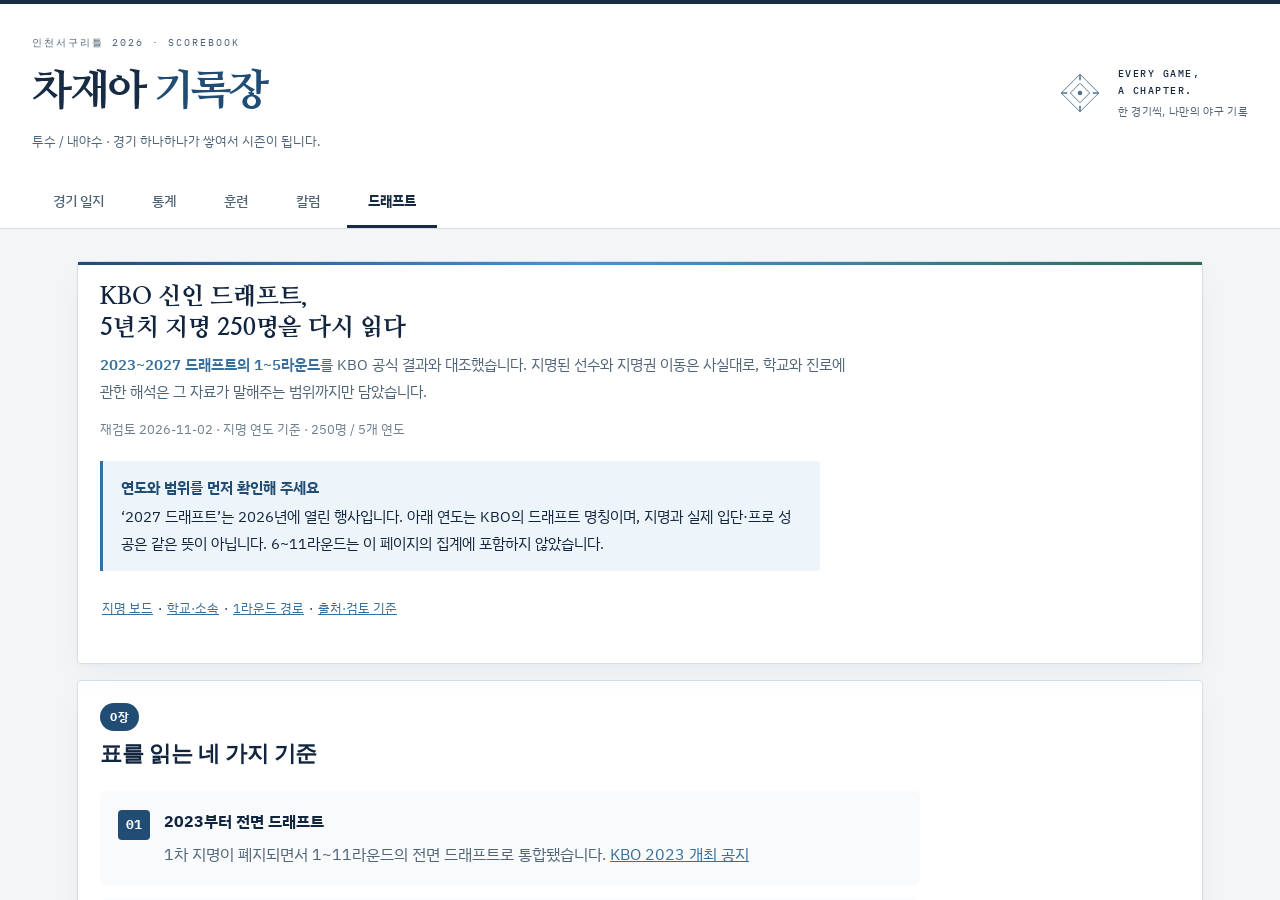
==== commit 52c8d6e2: "Audit 2023–2027 draft facts and unify column reading styles Verify 250 selections against KBO result" ====
--- a/draft-2023-2026.html
+++ b/draft-2023-2026.html
@@ -1,689 +1,2 @@
-<!DOCTYPE html>
-<html lang="ko">
-<head>
-<meta charset="utf-8">
-<meta name="viewport" content="width=device-width, initial-scale=1">
-<meta name="robots" content="noindex, nofollow">
-<title>드래프트 현황 | KBO 신인 드래프트 1~3라운드 (2023~2026)</title>
-<style>
-.kd{--ink:#1b2230;--muted:#646c7a;--line:#e2e5eb;--soft:#f4f6f9;--red:#d0342c;--pitch:#1D4E89;--field:#2e7d5b;--pass:#b9bec8;
-  font-family:"Pretendard","Apple SD Gothic Neo","Malgun Gothic","Noto Sans KR",system-ui,sans-serif;
-  color:var(--ink);background:#fff;line-height:1.9;font-size:16.5px;-webkit-text-size-adjust:100%;margin:0}
-.kd *{box-sizing:border-box}
-.kd .bar{height:6px;background:var(--red)}
-.kd .wrap{max-width:1080px;margin:0 auto;padding:0 20px}
-.kd .prose{max-width:720px}
-.kd a{color:var(--pitch)}
-.kd .kw{color:var(--red);font-weight:700}
-.kd header{padding:48px 0 28px;border-bottom:1px solid var(--line)}
-.kd .sitenav{display:flex;gap:4px;font-size:14.5px}
-.kd .sitenav a{text-decoration:none;color:var(--muted);padding:4px 12px;border-radius:999px;border:1px solid var(--line)}
-.kd .sitenav a[aria-current="page"]{background:var(--pitch);color:#fff;border-color:var(--pitch);font-weight:700}
-.kd .sitenav a:focus-visible{outline:3px solid var(--red);outline-offset:2px}
-.kd .back{font-size:14px;color:var(--muted);text-decoration:none}
-.kd .back:hover{text-decoration:underline}
-.kd h1{font-size:clamp(28px,4.4vw,42px);line-height:1.3;letter-spacing:-.02em;margin:14px 0 12px;font-weight:800}
-.kd .lede{color:#3a4252;margin:0 0 22px;max-width:680px}
-.kd .meta{font-size:14px;color:var(--muted)}
-.kd .dots{display:grid;grid-template-columns:44px 1fr;gap:6px 10px;align-items:center;margin:26px 0 8px;max-width:640px}
-.kd .dots .yr{font-size:13px;color:var(--muted);font-variant-numeric:tabular-nums}
-.kd .dotrow{display:grid;grid-template-columns:repeat(30,1fr);gap:3px}
-.kd .dot{aspect-ratio:1;border-radius:50%;background:var(--pitch)}
-.kd .dot.f{background:var(--field)}
-.kd .legend{display:flex;gap:18px;font-size:13.5px;color:var(--muted);flex-wrap:wrap}
-.kd .legend i{display:inline-block;width:10px;height:10px;border-radius:50%;margin-right:6px;vertical-align:0}
-.kd section{padding:44px 0;border-bottom:1px solid var(--line)}
-.kd .chap{display:inline-block;font-size:13px;font-weight:700;color:#fff;background:var(--ink);padding:2px 10px;border-radius:3px}
-.kd h2{font-size:clamp(22px,3vw,28px);line-height:1.4;margin:10px 0 14px;letter-spacing:-.01em}
-.kd h3{font-size:18px;margin:28px 0 6px}
-.kd p{margin:0 0 14px}
-.kd .note{background:var(--soft);border-left:4px solid var(--red);padding:14px 18px;margin:20px 0;font-size:15.5px;max-width:720px}
-.kd .note b{display:block;margin-bottom:2px}
-/* board */
-.kd .controls{display:flex;flex-wrap:wrap;gap:8px;align-items:center;margin:18px 0 14px}
-.kd .seg button{font:inherit;font-size:14px;border:1px solid var(--line);background:#fff;color:var(--ink);padding:5px 14px;cursor:pointer}
-.kd .seg button:first-child{border-radius:6px 0 0 6px}
-.kd .seg button:last-child{border-radius:0 6px 6px 0}
-.kd .seg button+button{margin-left:-1px}
-.kd .seg button[aria-pressed="true"]{background:var(--ink);color:#fff;border-color:var(--ink)}
-.kd select{font:inherit;font-size:14px;padding:5px 10px;border:1px solid var(--line);border-radius:6px;background:#fff}
-.kd button:focus-visible,.kd select:focus-visible{outline:3px solid var(--red);outline-offset:2px}
-.kd .scroll{overflow-x:auto;border:1px solid var(--line);border-radius:8px}
-.kd table.board{border-collapse:collapse;width:100%;min-width:880px;font-size:14px;line-height:1.5}
-.kd .board th{background:var(--soft);font-weight:700;text-align:left;padding:10px;border-bottom:1px solid var(--line);position:sticky;top:0}
-.kd .board td{vertical-align:top;padding:8px;border-bottom:1px solid var(--line);border-left:1px solid var(--line)}
-.kd .board td.team{border-left:0;font-weight:800;white-space:nowrap;padding-left:12px;width:62px}
-.kd .pick{display:grid;grid-template-columns:22px 1fr;gap:6px;padding:3px 4px;border-radius:4px;transition:opacity .15s}
-.kd .pick+.pick{margin-top:2px}
-.kd .rd{font-size:11px;font-weight:700;color:#fff;border-radius:3px;text-align:center;height:18px;line-height:18px;margin-top:2px}
-.kd .pick.p .rd{background:var(--pitch)}
-.kd .pick.f .rd{background:var(--field)}
-.kd .pick.x .rd{background:var(--pass)}
-.kd .pick .nm{font-weight:700}
-.kd .pick .sc{color:var(--muted);font-size:12.5px}
-.kd .pick.x .nm{font-weight:400;color:var(--muted)}
-.kd .tag{font-size:11px;color:var(--red);font-weight:700;margin-left:3px}
-.kd .pick.dim{opacity:.18}
-.kd .pick.hit{background:#fdecea}
-/* charts */
-.kd .grid2{display:grid;grid-template-columns:1fr 1fr;gap:28px;margin-top:10px}
-.kd figure{margin:0}
-.kd figcaption{font-size:14px;color:var(--muted);margin-top:6px;line-height:1.6}
-.kd svg text{font-family:inherit}
-/* teams */
-.kd .teams{list-style:none;margin:10px 0 0;padding:0}
-.kd .teams li{display:grid;grid-template-columns:70px 170px 1fr;gap:18px;padding:16px 0;border-top:1px solid var(--line);align-items:start}
-.kd .teams li:first-child{border-top:0}
-.kd .teams .tn{font-weight:800;font-size:18px}
-.kd .split{display:flex;height:12px;border-radius:6px;overflow:hidden;margin-top:9px;background:var(--soft)}
-.kd .split span{display:block;height:100%}
-.kd .splitlbl{font-size:12.5px;color:var(--muted);margin-top:4px;font-variant-numeric:tabular-nums}
-.kd .teams p{margin:0;font-size:15.5px}
-/* routes table */
-.kd table.route{border-collapse:collapse;width:100%;min-width:760px;font-size:14px;line-height:1.55}
-.kd .route th,.kd .route td{padding:7px 10px;border-bottom:1px solid var(--line);text-align:left;vertical-align:top}
-.kd .route th{background:var(--soft)}
-.kd .route td:first-child{font-variant-numeric:tabular-nums;color:var(--muted);white-space:nowrap}
-.kd .route .little{color:var(--field);font-size:12.5px}
-.kd footer{padding:32px 0 60px;font-size:14px;color:var(--muted);line-height:1.8}
-@media (max-width:760px){
-  .kd .grid2{grid-template-columns:1fr}
-  .kd .teams li{grid-template-columns:1fr;gap:4px}
-  .kd .dotrow{gap:2px}
-}
-@media (prefers-reduced-motion:reduce){.kd .pick{transition:none}}
-
-/* ===== 추가 장 스타일 ===== */
-.kd h3.sub{font-size:17.5px;font-weight:700;margin:32px 0 10px}
-.kd .rules{display:grid;gap:14px;margin:22px 0 8px;max-width:820px}
-.kd .rule{display:flex;gap:14px;align-items:flex-start;background:var(--soft);border-radius:6px;padding:16px 18px}
-.kd .rn{font-family:ui-monospace,Menlo,monospace;font-size:13px;font-weight:700;color:#fff;background:var(--pitch);border-radius:4px;padding:3px 8px;flex:none;margin-top:3px}
-.kd .rb b{display:block;font-size:16px;margin-bottom:3px}
-.kd .rb p{margin:0;font-size:15.5px;color:#39414f}
-.kd table.ord{border-collapse:collapse;width:100%;min-width:560px;font-size:14.5px}
-.kd table.ord th{background:var(--soft);text-align:left;padding:10px 12px;border-bottom:2px solid var(--line);white-space:nowrap}
-.kd table.ord td{padding:10px 12px;border-bottom:1px solid var(--line)}
-.kd table.ord td.kw2{color:var(--red);font-weight:700}
-.kd figure.wide{margin:22px 0;max-width:820px}
-.kd figure.wide svg{display:block;width:100%;height:auto}
-.kd .stack{display:flex;flex-direction:column;gap:7px}
-.kd .srow{display:grid;grid-template-columns:62px 1fr 48px;gap:10px;align-items:center}
-.kd .sname{font-size:14px;font-weight:700;text-align:right}
-.kd .sbar{height:20px;background:#8fa9c6;border-radius:3px;display:block}
-.kd .snum{font-family:ui-monospace,Menlo,monospace;font-size:13px;color:var(--muted)}
-.kd .regions{display:grid;grid-template-columns:repeat(5,1fr);gap:1px;background:var(--line);border:1px solid var(--line);border-radius:6px;overflow:hidden;margin:20px 0;max-width:820px}
-.kd .reg{background:#fff;padding:14px 12px 16px;text-align:center}
-.kd .rv{font-family:ui-monospace,Menlo,monospace;font-size:26px;font-weight:700;color:var(--pitch);line-height:1.2}
-.kd .rv span{font-size:14px;color:var(--muted)}
-.kd .rl{font-size:14px;font-weight:700;margin-top:2px}
-.kd .rm{font-size:12px;color:var(--muted);margin-top:2px}
-.kd .reads{display:grid;gap:14px;margin:22px 0;max-width:820px}
-.kd .read{border-left:3px solid var(--line);padding:2px 0 2px 16px}
-.kd .rq{font-weight:700;font-size:16px;margin-bottom:4px}
-.kd .read p{margin:0;font-size:15.5px;color:#39414f}
-@media(max-width:700px){
-  .kd .regions{grid-template-columns:repeat(3,1fr)}
-  .kd .rule{flex-direction:column;gap:8px}
-}
-
-</style>
-</head>
-<body class="kd">
-<div class="bar"></div>
-<div class="wrap">
-
-<header>
-  <nav class="sitenav" aria-label="사이트 메뉴"><a href="index.html">야구 기록장</a><a href="draft-2023-2026.html" aria-current="page">드래프트 현황</a></nav>
-  <h1>KBO 신인 드래프트,<br>4년치 상위 지명 120명을 펼쳐보면</h1>
-  <p class="lede">연고지 우선지명이 사라진 <span class="kw">전면 드래프트(2023~)</span> 이후 네 번의 드래프트에서 1~3라운드에 뽑힌 선수 전원을 모았습니다. 누가 먼저 뽑히는지, 구단마다 어떤 선수를 선호하는지, 지명권이 어떻게 오가는지, 어느 학교에서 나오는지까지 숫자로 정리했습니다.</p>
-  <div class="note" style="margin-top:0">
-    <b>왜 2023년부터인가요?</b>
-    2022년까지는 구단이 연고 지역 고교 선수를 먼저 데려가는 <span class="kw">1차 지명</span>이 있어서, 같은 "1라운드"라도 해마다 의미가 달랐습니다. <span class="kw">2023 드래프트부터 1차 지명이 폐지</span>되고 전 구단이 같은 규칙으로 뽑기 시작했습니다. 같은 규칙끼리 모아야 비교가 되기에 여기서부터 정리했습니다.
-    <span style="display:block;margin-top:6px;font-size:14px;color:var(--muted)">연도는 입단 연도 기준입니다. 2023 드래프트는 2022년 9월에 열렸습니다. 제도의 자세한 내용은 0장에 정리했습니다.</span>
-  </div>
-  <div class="dots" id="dots" aria-label="연도별 1~3라운드 지명자 포지션 분포"></div>
-  <div class="legend"><span><i style="background:var(--pitch)"></i>투수</span><span><i style="background:var(--field)"></i>야수(포수·내야·외야)</span><span>점 하나 = 지명 1명, 왼쪽부터 1·2·3라운드</span></div>
-  <p class="meta" style="margin-top:14px">2026년 9월 기준 · 2027 드래프트는 9월 21일 예정</p>
-</header>
-
-<section>
-  <span class="chap">0장</span>
-  <h2>먼저, 드래프트는 어떻게 굴러가나</h2>
-  <div class="prose">
-    <p>표를 읽기 전에 규칙을 알면 숫자가 달리 보입니다. 현재 제도의 뼈대는 네 가지입니다.</p>
-  </div>
-
-  <div class="rules">
-    <div class="rule">
-      <div class="rn">01</div>
-      <div class="rb">
-        <b>전면 드래프트</b>
-        <p>2023년 지명부터 <span class="kw">1차 지명이 폐지</span>되고 모든 구단이 전국의 선수를 대상으로 같은 규칙으로 뽑습니다. 2013년 이후 10년 만의 복귀였습니다. 그전까지는 연고지 선수를 먼저 찍는 1차 지명이 있어서, 같은 "1라운드"라도 해마다 뜻이 달랐습니다.</p>
-      </div>
-    </div>
-    <div class="rule">
-      <div class="rn">02</div>
-      <div class="rb">
-        <b>순번은 전년도 성적의 역순</b>
-        <p>꼴찌가 1번을 가져갑니다. 그리고 <span class="kw">모든 라운드가 같은 순서</span>로 돕니다. 2·4·6라운드에서 순서를 뒤집던 방식(이른바 ㄹ자)은 2017년에 없어졌습니다. 그래서 하위권 팀은 1라운드뿐 아니라 2·3라운드에서도 계속 먼저 고릅니다.</p>
-      </div>
-    </div>
-    <div class="rule">
-      <div class="rn">03</div>
-      <div class="rb">
-        <b>11라운드까지</b>
-        <p>1차 지명이 사라지면서 라운드가 10개에서 11개로 늘었습니다. 한 구단이 최대 11명을 뽑고, 지명권 거래로 더 많이 뽑는 팀도 생깁니다. 이 페이지는 그중 <span class="kw">1~3라운드</span>만 다룹니다.</p>
-      </div>
-    </div>
-    <div class="rule">
-      <div class="rn">04</div>
-      <div class="rb">
-        <b>얼리 드래프트</b>
-        <p>2023년부터 4년제(3년제 포함) 대학 <span class="kw">2학년도 지원</span>할 수 있습니다. 고교 졸업 때 지명을 못 받아도 대학에서 2년 만에 다시 기회를 잡을 수 있다는 뜻입니다.</p>
-      </div>
-    </div>
-  </div>
-
-  <h3 class="sub">연도별 1순위 지명 순서</h3>
-  <p class="meta">전년도(정확히는 직전 시즌) 순위의 역순입니다.</p>
-  <div class="scroll">
-  <table class="ord">
-    <thead><tr><th>드래프트</th><th>기준 시즌</th><th>지명 순서 (1번 → 10번)</th></tr></thead>
-    <tbody>
-      <tr><td><b>2023</b></td><td>2021</td><td>한화 · KIA · 롯데 · NC · SSG · 키움 · LG · 삼성 · 두산 · KT</td></tr>
-      <tr><td><b>2024</b></td><td>2022</td><td>한화 · 두산 · 롯데 · 삼성 · NC · KIA · KT · LG · 키움 · SSG</td></tr>
-      <tr><td><b>2025</b></td><td>2023</td><td>키움 · 한화 · 삼성 · 롯데 · KIA · 두산 · NC · SSG · KT · LG</td></tr>
-      <tr><td><b>2026</b></td><td>2024</td><td>키움 · NC · 한화 · 롯데 · SSG · KT · 두산 · LG · 삼성 · KIA</td></tr>
-    </tbody>
-  </table>
-  </div>
-  <p class="meta" style="margin-top:8px">2026년 순서는 2024시즌 최종 순위(KIA·삼성·LG·두산·KT·SSG·롯데·한화·NC·키움)를 뒤집은 것입니다.</p>
-
-  <div class="note">
-    <b>연도는 입단 연도 기준입니다</b>
-    드래프트는 그 전해 9월에 열립니다. 예를 들어 "2026 드래프트"는 2025년 9월에 치러졌고, 지명된 선수는 2026시즌부터 뜁니다.
-  </div>
-</section>
-
-<section>
-  <span class="chap">1장</span>
-  <h2>드래프트 보드</h2>
-  <div class="prose">
-    <p>구단별·연도별로 1~3라운드 지명자를 배치했습니다. 파란 표시는 투수, 초록 표시는 야수입니다. <span class="kw">★</span>는 트레이드로 받아온 다른 구단 지명권으로 뽑은 선수입니다. 학교를 고르면 그 학교 출신이 강조됩니다.</p>
-  </div>
-  <div class="controls">
-    <div class="seg" role="group" aria-label="포지션 필터">
-      <button type="button" data-pos="all" aria-pressed="true">전체</button>
-      <button type="button" data-pos="p" aria-pressed="false">투수</button>
-      <button type="button" data-pos="f" aria-pressed="false">야수</button>
-    </div>
-    <label><span style="position:absolute;left:-9999px">출신 학교</span>
-      <select id="schoolSel"><option value="">출신 학교 강조 (선택)</option></select>
-    </label>
-  </div>
-  <div class="scroll"><table class="board" id="board"></table></div>
-</section>
-
-<section>
-  <span class="chap">2장</span>
-  <h2>숫자로 본 최근 드래프트의 특징</h2>
-  <div class="grid2">
-    <figure><div id="chartYear"></div><figcaption>연도별 1~3라운드 투수 비율. 2026년 1라운드에서 야수가 4명으로 늘었습니다.</figcaption></figure>
-    <figure><div id="chartSchool"></div><figcaption>1~3라운드 배출 고교 상위권 (4년 합계)</figcaption></figure>
-  </div>
-
-  <div class="prose">
-    <h3>1. 상위 라운드는 여전히 투수 중심</h3>
-    <p>4년간 1~3라운드 120명 중 <span class="kw">75명(약 63%)이 투수</span>입니다. 2024년 1라운드는 10명 중 9명이 투수였습니다. 구단들이 가장 먼저 찾는 것은 빠른 공을 던지는 고졸 투수입니다.</p>
-
-    <h3>2. 2026년, 야수 반등의 조짐</h3>
-    <p>2026년 1라운드에서는 신재인·오재원·김주오·박한결까지 <span class="kw">야수 4명</span>이 뽑혔습니다. 투수 유망주를 어느 정도 모은 구단들이 유격수·중견수 같은 센터라인 야수로 눈을 돌린 결과로 보입니다.</p>
-
-    <h3>3. 고졸이 압도, 대졸은 즉시전력 투수만</h3>
-    <p>2024년 전체 지명 110명 중 고졸이 79명이었고, 2025년에는 대학 선수가 16명만 뽑혔습니다. 1~3라운드 대졸은 4년 동안 <span class="kw">6명</span>(김유성·정현수·박준용·손용준·박정민·서준오)뿐이며, 대부분 바로 쓸 수 있는 투수였습니다.</p>
-
-    <h3>4. 서울권 명문고 쏠림</h3>
-    <p>120명 중 약 44명(37%)이 서울 소재 고교 출신입니다. <span class="kw">서울고·장충고·휘문고가 각 8명</span>으로 가장 많고, 지방에서는 전주고(7명)·인천고(6명)·경남고(6명)가 꾸준합니다.</p>
-
-    <h3>5. 지명권이 트레이드 화폐가 됐다</h3>
-    <p>키움은 베테랑을 내주고 받은 지명권으로 3년 연속 1라운드에서 2명씩 뽑았습니다. 반대로 LG(최원태), KIA(주효상·조상우), NC(김휘집), 한화(손아섭)는 당장의 전력을 위해 상위 지명권을 넘겼습니다.</p>
-
-    <h3>6. 인성 검증 강화</h3>
-    <p>2026 드래프트부터 모든 신청자는 학교폭력 관련 서약서와 중·고교 생활기록부를 제출해야 합니다.</p>
-  </div>
-
-  <div class="note">
-    <b>1순위를 하위권 팀이 가져가는 구조</b>
-    전년도 순위의 역순으로 모든 라운드를 뽑기 때문에 최하위 팀이 매년 최대어를 먼저 가져갑니다. 최근 전체 1순위를 한화(2023·2024)와 키움(2025·2026)이 나눠 가진 이유입니다.
-  </div>
-</section>
-
-<section>
-  <span class="chap">3장</span>
-  <h2>라운드가 내려갈수록 야수가 늘어난다</h2>
-  <div class="prose">
-    <p>120명을 라운드별로 갈라 보면 뚜렷한 기울기가 나옵니다. <span class="kw">1라운드는 넷 중 셋이 투수</span>인데, 3라운드로 내려오면 절반 아래로 떨어집니다. 대신 내야수가 다섯 배로 늘어납니다.</p>
-  </div>
-
-  <figure class="wide">
-    <svg viewBox="0 0 620 180" role="img" aria-label="라운드별 포지션 구성. 1라운드 투수 30명, 2라운드 26명, 3라운드 19명">
-      <text x="66" y="32" text-anchor="end" font-size="14" font-weight="700" fill="#1b2230">1라운드</text>
-      <rect x="74" y="10" width="357" height="34" fill="#1D4E89"/><text x="252" y="32" text-anchor="middle" font-size="13" font-weight="700" fill="#fff">투수 30</text>
-      <rect x="431" y="10" width="36" height="34" fill="#2e7d5b"/><text x="449" y="32" text-anchor="middle" font-size="11" fill="#fff">3</text>
-      <rect x="467" y="10" width="60" height="34" fill="#5aa47f"/><text x="497" y="32" text-anchor="middle" font-size="11" fill="#fff">5</text>
-      <rect x="526" y="10" width="24" height="34" fill="#a3cbb6"/><text x="538" y="32" text-anchor="middle" font-size="11" fill="#1b2230">2</text>
-      <text x="560" y="32" font-size="12" fill="#646c7a">75%</text>
-
-      <text x="66" y="82" text-anchor="end" font-size="14" font-weight="700" fill="#1b2230">2라운드</text>
-      <rect x="74" y="60" width="309" height="34" fill="#1D4E89"/><text x="228" y="82" text-anchor="middle" font-size="13" font-weight="700" fill="#fff">투수 26</text>
-      <rect x="383" y="60" width="12" height="34" fill="#2e7d5b"/>
-      <rect x="395" y="60" width="107" height="34" fill="#5aa47f"/><text x="448" y="82" text-anchor="middle" font-size="11" fill="#fff">내야 9</text>
-      <rect x="502" y="60" width="48" height="34" fill="#a3cbb6"/><text x="526" y="82" text-anchor="middle" font-size="11" fill="#1b2230">4</text>
-      <text x="560" y="82" font-size="12" fill="#646c7a">65%</text>
-
-      <text x="66" y="132" text-anchor="end" font-size="14" font-weight="700" fill="#1b2230">3라운드</text>
-      <rect x="74" y="110" width="226" height="34" fill="#1D4E89"/><text x="187" y="132" text-anchor="middle" font-size="13" font-weight="700" fill="#fff">투수 19</text>
-      <rect x="300" y="110" width="48" height="34" fill="#2e7d5b"/><text x="324" y="132" text-anchor="middle" font-size="11" fill="#fff">포 4</text>
-      <rect x="348" y="110" width="155" height="34" fill="#5aa47f"/><text x="425" y="132" text-anchor="middle" font-size="12" fill="#fff">내야 13</text>
-      <rect x="502" y="110" width="48" height="34" fill="#a3cbb6"/><text x="526" y="132" text-anchor="middle" font-size="11" fill="#1b2230">4</text>
-      <text x="560" y="132" font-size="12" fill="#646c7a">48%</text>
-
-      <line x1="74" y1="156" x2="550" y2="156" stroke="#e2e5eb"/>
-      <text x="74" y="172" font-size="11" fill="#b9bec8">포지션 구성 · 막대 길이는 인원 비율</text>
-    </svg>
-    <div class="legend">
-      <span><i style="background:#1D4E89"></i>투수</span>
-      <span><i style="background:#2e7d5b"></i>포수</span>
-      <span><i style="background:#5aa47f"></i>내야수</span>
-      <span><i style="background:#a3cbb6"></i>외야수</span>
-    </div>
-  </figure>
-
-  <div class="prose">
-    <p>4년 합계로는 <span class="kw">투수 75명, 내야수 27명, 외야수 10명, 포수 8명</span>입니다. 상위 지명의 60% 이상이 투수라는 뜻인데, 야구에서 투수가 차지하는 비중을 생각하면 놀랄 일은 아닙니다. 다만 <b>1라운드에서 유독 투수로 쏠린다</b>는 점은 짚어둘 만합니다. 구단들이 가장 먼저 부르는 이름은 대체로 공을 던지는 선수입니다.</p>
-    <p>포수가 3라운드에 몰리는 것도 눈에 띕니다. 1라운드 포수는 4년간 3명뿐입니다. 포수는 완성되는 데 시간이 오래 걸려 즉시 전력으로 보기 어렵고, 고교 시절 기록만으로 판단하기가 특히 까다로운 자리라는 통설과 맞닿아 있습니다.</p>
-  </div>
-</section>
-
-<section>
-  <span class="chap">4장</span>
-  <h2>지명권은 사고팔린다 — 키움이라는 예외</h2>
-  <div class="prose">
-    <p>드래프트에서 각 구단은 라운드마다 한 장씩 지명권을 갖습니다. 그런데 <span class="kw">이 지명권은 트레이드 대상</span>입니다. 선수를 내주고 다음 해 지명권을 받아올 수 있습니다.</p>
-    <p>4년간 1~3라운드에서 손바뀜이 일어난 지명권은 10장입니다. 그리고 그중 <span class="kw">8장을 키움이 가져갔습니다.</span></p>
-  </div>
-
-  <figure class="wide">
-    <div class="stack">
-      <div class="srow"><span class="sname">키움</span><span class="sbar" style="width:100%;background:#1D4E89"></span><span class="snum">20명</span></div>
-      <div class="srow"><span class="sname">삼성</span><span class="sbar" style="width:60%"></span><span class="snum">12명</span></div>
-      <div class="srow"><span class="sname">KT</span><span class="sbar" style="width:60%"></span><span class="snum">12명</span></div>
-      <div class="srow"><span class="sname">두산</span><span class="sbar" style="width:60%"></span><span class="snum">12명</span></div>
-      <div class="srow"><span class="sname">롯데</span><span class="sbar" style="width:55%"></span><span class="snum">11명</span></div>
-      <div class="srow"><span class="sname">NC</span><span class="sbar" style="width:55%"></span><span class="snum">11명</span></div>
-      <div class="srow"><span class="sname">한화</span><span class="sbar" style="width:55%"></span><span class="snum">11명</span></div>
-      <div class="srow"><span class="sname">SSG</span><span class="sbar" style="width:55%"></span><span class="snum">11명</span></div>
-      <div class="srow"><span class="sname">LG</span><span class="sbar" style="width:55%"></span><span class="snum">11명</span></div>
-      <div class="srow"><span class="sname">KIA</span><span class="sbar" style="width:45%;background:#c0553f"></span><span class="snum">9명</span></div>
-    </div>
-    <p class="meta" style="margin-top:10px">4년간 1~3라운드 지명 인원. 기본은 12명(3라운드 × 4년)입니다.</p>
-  </figure>
-
-  <div class="prose">
-    <p>기본값은 한 팀당 12명입니다. 키움은 <b>20명</b>을 뽑았고, KIA는 <b>9명</b>에 그쳤습니다. 키움은 2024·2025·2026 세 해 연속으로 <span class="kw">1라운드에서만 두 명씩</span> 지명했습니다.</p>
-  </div>
-
-  <h3 class="sub">손바뀜이 일어난 지명권 10장</h3>
-  <div class="scroll">
-  <table class="ord">
-    <thead><tr><th>드래프트</th><th>원래 구단</th><th>라운드</th><th>행사한 구단</th></tr></thead>
-    <tbody>
-      <tr><td>2023</td><td>KIA</td><td>2R</td><td class="kw2">키움</td></tr>
-      <tr><td>2023</td><td>롯데</td><td>3R</td><td>삼성</td></tr>
-      <tr><td>2024</td><td>LG</td><td>1R</td><td class="kw2">키움</td></tr>
-      <tr><td>2024</td><td>KIA</td><td>2R</td><td class="kw2">키움</td></tr>
-      <tr><td>2024</td><td>삼성</td><td>3R</td><td class="kw2">키움</td></tr>
-      <tr><td>2025</td><td>NC</td><td>1R</td><td class="kw2">키움</td></tr>
-      <tr><td>2025</td><td>NC</td><td>3R</td><td class="kw2">키움</td></tr>
-      <tr><td>2025</td><td>SSG</td><td>3R</td><td class="kw2">키움</td></tr>
-      <tr><td>2026</td><td>KIA</td><td>1R</td><td class="kw2">키움</td></tr>
-      <tr><td>2026</td><td>한화</td><td>3R</td><td>NC</td></tr>
-    </tbody>
-  </table>
-  </div>
-
-  <div class="note">
-    <b>왜 이런 일이 벌어지나</b>
-    주축 선수를 내주는 쪽은 당장의 전력을 포기하는 대신 미래의 지명권을 받습니다. 받는 쪽은 그 반대고요. 키움이 받아온 지명권 중에는 2023년 최원태를 LG로 보내며 받은 2024년 1라운드 지명권처럼 널리 알려진 사례가 있습니다. 개별 거래의 내용은 구단마다 사정이 달라 여기서는 결과만 정리했습니다.
-  </div>
-
-  <div class="prose">
-    <p>이 표가 말해주는 건 단순합니다. <b>드래프트 순번은 성적으로 정해지지만, 지명권의 개수는 구단의 선택으로 달라진다</b>는 것. 순위표만 보고 "어느 팀이 유망주를 많이 모았나"를 판단할 수 없는 이유입니다.</p>
-  </div>
-</section>
-
-<section>
-  <span class="chap">5장</span>
-  <h2>구단별로 어떤 선수를 뽑았나</h2>
-  <div class="prose"><p>1~3라운드 지명자의 투수·야수 비율과 지명 흐름을 바탕으로 정리한 개인적인 분석입니다.</p></div>
-  <ul class="teams" id="teams"></ul>
-  <div class="note">
-    <b>한 줄 요약</b>
-    리빌딩 팀(키움·한화·롯데)은 지명권을 모아 투수부터 쌓았고, 성적을 노리는 팀(KIA·LG·NC)은 지명권을 선수와 바꿨습니다. 투수를 어느 정도 채운 팀(한화·두산·NC)은 2025~2026년부터 센터라인 야수로 방향을 틀고 있습니다.
-  </div>
-</section>
-
-<section>
-  <span class="chap">6장</span>
-  <h2>어느 학교에서 나오나</h2>
-  <div class="prose">
-    <p>120명의 출신교를 세어보면 상위권이 뚜렷하게 갈립니다. 4년간 상위 라운드 지명자를 가장 많이 낸 곳은 <span class="kw">서울고·장충고·휘문고</span>로 각각 8명입니다.</p>
-  </div>
-
-  <figure class="wide">
-    <div class="stack">
-      <div class="srow"><span class="sname">서울고</span><span class="sbar" style="width:100%;background:#1D4E89"></span><span class="snum">8</span></div>
-      <div class="srow"><span class="sname">장충고</span><span class="sbar" style="width:100%;background:#1D4E89"></span><span class="snum">8</span></div>
-      <div class="srow"><span class="sname">휘문고</span><span class="sbar" style="width:100%;background:#1D4E89"></span><span class="snum">8</span></div>
-      <div class="srow"><span class="sname">전주고</span><span class="sbar" style="width:88%"></span><span class="snum">7</span></div>
-      <div class="srow"><span class="sname">경남고</span><span class="sbar" style="width:75%"></span><span class="snum">6</span></div>
-      <div class="srow"><span class="sname">인천고</span><span class="sbar" style="width:75%"></span><span class="snum">6</span></div>
-      <div class="srow"><span class="sname">북일고</span><span class="sbar" style="width:63%"></span><span class="snum">5</span></div>
-      <div class="srow"><span class="sname">세광고</span><span class="sbar" style="width:63%"></span><span class="snum">5</span></div>
-      <div class="srow"><span class="sname">유신고</span><span class="sbar" style="width:50%"></span><span class="snum">4</span></div>
-      <div class="srow"><span class="sname">충암고</span><span class="sbar" style="width:50%"></span><span class="snum">4</span></div>
-      <div class="srow"><span class="sname">대구고</span><span class="sbar" style="width:50%"></span><span class="snum">4</span></div>
-    </div>
-    <p class="meta" style="margin-top:10px">4명 이상 배출한 학교 · 1~3라운드 기준</p>
-  </figure>
-
-  <h3 class="sub">지역으로 묶으면</h3>
-  <div class="regions">
-    <div class="reg"><div class="rv">56<span>%</span></div><div class="rl">수도권</div><div class="rm">66명 · 서울·경기·인천</div></div>
-    <div class="reg"><div class="rv">20<span>%</span></div><div class="rl">영남</div><div class="rm">24명</div></div>
-    <div class="reg"><div class="rv">10<span>%</span></div><div class="rl">충청</div><div class="rm">12명</div></div>
-    <div class="reg"><div class="rv">9<span>%</span></div><div class="rl">호남</div><div class="rm">11명</div></div>
-    <div class="reg"><div class="rv">4<span>%</span></div><div class="rl">강원·제주</div><div class="rm">5명</div></div>
-  </div>
-
-  <div class="prose">
-    <p>절반 이상이 수도권입니다. 다만 이 숫자를 <b>"수도권 학교가 선수를 잘 키운다"</b>로 바로 읽으면 곤란합니다. 애초에 <span class="kw">고교 야구부 자체가 수도권에 많습니다.</span> 팀 수가 많으면 지명자도 많이 나오는 게 자연스럽습니다. 학교당 배출 인원으로 따지면 이야기가 달라질 수 있는데, 그건 전체 야구부 수를 같이 놓고 봐야 답이 나옵니다.</p>
-    <p>한 가지 더. 4년간 상위 3라운드 지명자 120명 중 <span class="kw">대학 출신은 5명</span>뿐입니다. 상위 지명은 사실상 고졸 선수의 자리라는 뜻입니다. 얼리 드래프트가 생겼어도 이 구도는 아직 크게 바뀌지 않았습니다.</p>
-  </div>
-</section>
-
-<section>
-  <span class="chap">7장</span>
-  <h2>1라운드 40명은 어떤 길을 걸어왔나</h2>
-  <div class="prose">
-    <p>1라운드 지명자의 초등학교·중학교·고등학교 경력입니다(KBO 공식 기록실 기준). 초록 글씨는 학교 야구부가 아닌 <span class="kw">리틀야구단</span> 출신 표기입니다. 40명 중 13명이 리틀야구 출신으로 기록돼 있고, 중학교는 자양중·충암중·잠신중·신월중이 각 2명씩입니다.</p>
-  </div>
-  <div class="scroll"><table class="route" id="route"></table></div>
-  <div class="note">
-    <b>늦게 시작해도 1라운드에 간 사례</b>
-    신영우(2023 NC 1R)는 부모님 반대로 중학교 1학년이 되어서야 엘리트야구를 시작했습니다. 리틀야구단과 중학교에서 내야수와 투수를 병행하다 고교에서 투수에 전념했습니다.
-  </div>
-</section>
-
-<section>
-  <span class="chap">8장</span>
-  <h2>학부모 시선으로 이 표를 읽는 법</h2>
-  <div class="prose">
-    <p>아이가 야구를 하는 집이라면 이 숫자들이 다르게 보일 겁니다. 다만 <b>과하게 읽으면 오히려 해롭습니다.</b> 네 가지만 짚어두겠습니다.</p>
-  </div>
-
-  <div class="reads">
-    <div class="read">
-      <div class="rq">1라운드 75%가 투수라던데, 투수를 시켜야 하나</div>
-      <p>거꾸로입니다. 상위 지명이 투수에 쏠린다는 건 <b>투수 경쟁이 가장 치열하다</b>는 뜻이기도 합니다. 그리고 이 표에 오른 120명은 한 해 1,000명 넘는 지원자 중 극히 일부입니다. 포지션 선택은 지명 확률이 아니라 아이의 몸과 성향에서 나와야 합니다.</p>
-    </div>
-    <div class="read">
-      <div class="rq">수도권 학교로 보내야 유리한가</div>
-      <p>수도권 비중 56%는 야구부 숫자의 반영이 큽니다. 다만 <b>노출 기회</b>라는 현실적 요인은 분명히 있습니다. 전국 대회 출전 빈도, 스카우트가 보러 오는 빈도는 학교마다 다릅니다. 진학을 고민하실 때는 학교 이름보다 <b>그 팀에서 아이가 실제로 경기에 나갈 수 있는가</b>를 먼저 보시길 권합니다. 벤치에 앉아 있으면 어느 학교든 보이지 않습니다.</p>
-    </div>
-    <div class="read">
-      <div class="rq">3라운드 안에 못 들면 끝인가</div>
-      <p>전혀 아닙니다. 드래프트는 11라운드까지 있고, 지명을 못 받아도 대학을 거쳐 <b>얼리 드래프트</b>로 다시 도전할 수 있습니다. 이 페이지가 1~3라운드만 다루는 건 데이터를 다루기 편해서지, 그 바깥이 의미 없어서가 아닙니다.</p>
-    </div>
-    <div class="read">
-      <div class="rq">그럼 이 표는 뭐에 쓰나</div>
-      <p><b>지형을 아는 데 씁니다.</b> 어떤 구단이 어떤 유형을 선호하는지, 어느 학교가 꾸준히 배출하는지, 제도가 어떻게 바뀌었는지. 아이의 진로를 결정하는 자료가 아니라, 어른이 상황을 이해하는 배경 지식입니다.</p>
-    </div>
-  </div>
-
-  <div class="note">
-    <b>한 가지만 덧붙이면</b>
-    중학생 단계에서 프로 지명을 목표로 훈련량을 늘리는 것은 대체로 역효과가 납니다. 이 표의 120명은 결과이지 경로가 아닙니다. 지금 단계에서 중요한 건 <span class="kw">다치지 않고 야구를 계속하는 것</span>, 그리고 몸이 자라는 속도에 맞춰 기술을 쌓는 것입니다.
-  </div>
-</section>
-
-<footer>
-  <p>자료: KBO 공식 기록실 선수 프로필, 엑스포츠뉴스·국제뉴스·CBC뉴스 등 드래프트 당일 지명 결과 보도, 위키백과·나무위키 드래프트 문서를 교차 확인해 정리했습니다. 2026년 2라운드 일부 선수는 기사마다 포지션 표기가 달라 추가 보도로 확인했습니다. 홍민규·박정훈(2025 3R)의 출신교와 2026년 1라운드 일부 선수의 초·중학교는 확인하지 못해 비워 두었습니다.</p>
-  <p>포지션은 지명 당시 기준입니다. 2026년 9월 작성.</p>
-</footer>
-</div>
-
-<script>
-(function(){
-const TEAMS=["한화","키움","롯데","삼성","NC","KIA","두산","SSG","KT","LG"];
-const YEARS=[2023,2024,2025,2026];
-// [year, team, round, name, pos(투/포/내/외 or '' for pass), school, via(트레이드 지명권)]
-const D=[
-[2023,"한화",1,"김서현","투","서울고"],[2023,"한화",2,"문현빈","내","북일고"],[2023,"한화",3,"이민준","내","장충고"],
-[2024,"한화",1,"황준서","투","장충고"],[2024,"한화",2,"조동욱","투","장충고"],[2024,"한화",3,"정안석","내","휘문고"],
-[2025,"한화",1,"정우주","투","전주고"],[2025,"한화",2,"권민규","투","세광고"],[2025,"한화",3,"한지윤","포","경기상고"],
-[2026,"한화",1,"오재원","외","유신고"],[2026,"한화",2,"강건우","투","북일고"],[2026,"한화",3,null,"","NC에 양도"],
-
-[2023,"키움",1,"김건희","포","원주고"],[2023,"키움",2,"김동헌","포","충암고",1],[2023,"키움",2,"오상원","투","선린인터넷고"],[2023,"키움",3,"박윤성","투","경남고"],
-[2024,"키움",1,"전준표","투","서울고",1],[2024,"키움",1,"김윤하","투","장충고"],[2024,"키움",2,"이재상","내","성남고",1],[2024,"키움",2,"손현기","투","전주고"],[2024,"키움",3,"이우현","투","비봉고",1],[2024,"키움",3,"김연주","투","세광고"],
-[2025,"키움",1,"정현우","투","덕수고"],[2025,"키움",1,"김서준","투","충훈고",1],[2025,"키움",2,"염승원","내","휘문고"],[2025,"키움",3,"어준서","내","경기고"],[2025,"키움",3,"여동욱","내","대구상원고",1],[2025,"키움",3,"박정훈","투","",1],
-[2026,"키움",1,"박준현","투","북일고"],[2026,"키움",1,"박한결","내","전주고",1],[2026,"키움",2,"김지석","내","인천고"],[2026,"키움",3,"박지성","투","서울고"],
-
-[2023,"롯데",1,"김민석","내","휘문고"],[2023,"롯데",2,"이진하","투","장충고"],[2023,"롯데",3,null,"","삼성에 양도"],
-[2024,"롯데",1,"전미르","투","경북고"],[2024,"롯데",2,"정현수","투","송원대"],[2024,"롯데",3,"이호준","내","대구상원고"],
-[2025,"롯데",1,"김태현","투","광주제일고"],[2025,"롯데",2,"박세현","투","배명고"],[2025,"롯데",3,"김현우","투","야탑고"],
-[2026,"롯데",1,"신동건","투","동산고"],[2026,"롯데",2,"박정민","투","한일장신대"],[2026,"롯데",3,"이서준","내","부산고"],
-
-[2023,"삼성",1,"이호성","투","인천고"],[2023,"삼성",2,"박권후","투","전주고"],[2023,"삼성",3,"서현원","투","세광고",1],[2023,"삼성",3,"김재상","내","경기상고"],
-[2024,"삼성",1,"육선엽","투","장충고"],[2024,"삼성",2,"박준용","투","수성대"],[2024,"삼성",3,null,"","키움에 양도"],
-[2025,"삼성",1,"배찬승","투","대구고"],[2025,"삼성",2,"심재훈","내","유신고"],[2025,"삼성",3,"차승준","내","마산용마고"],
-[2026,"삼성",1,"이호범","투","서울고"],[2026,"삼성",2,"김상호","투","서울컨벤션고"],[2026,"삼성",3,"장찬희","투","경남고"],
-
-[2023,"NC",1,"신영우","투","경남고"],[2023,"NC",2,"박한결","외","경북고"],[2023,"NC",3,"신용석","포","마산고"],
-[2024,"NC",1,"김휘건","투","휘문고"],[2024,"NC",2,"임상현","투","대구상원고"],[2024,"NC",3,"김민균","투","경기고"],
-[2025,"NC",1,null,"","키움에 양도"],[2025,"NC",2,"김태훈","투","소래고"],[2025,"NC",3,null,"","키움에 양도"],
-[2026,"NC",1,"신재인","내","유신고"],[2026,"NC",2,"이희성","투","원주고"],[2026,"NC",3,"김요엘","투","휘문고"],[2026,"NC",3,"최요한","투","용인시야구단"],
-
-[2023,"KIA",1,"윤영철","투","충암고"],[2023,"KIA",2,null,"","키움에 양도"],[2023,"KIA",3,"정해원","내","휘문고"],
-[2024,"KIA",1,"조대현","투","강릉고"],[2024,"KIA",2,null,"","키움에 양도"],[2024,"KIA",3,"이상준","포","경기고"],
-[2025,"KIA",1,"김태형","투","덕수고"],[2025,"KIA",2,"이호민","투","전주고"],[2025,"KIA",3,"박재현","외","인천고"],
-[2026,"KIA",1,null,"","키움에 양도"],[2026,"KIA",2,"김현수","투","광남고"],[2026,"KIA",3,"김민규","외","휘문고"],
-
-[2023,"두산",1,"최준호","투","북일고"],[2023,"두산",2,"김유성","투","고려대"],[2023,"두산",3,"장우진","투","북일고"],
-[2024,"두산",1,"김택연","투","인천고"],[2024,"두산",2,"여동건","내","서울고"],[2024,"두산",3,"임종성","내","경북고"],
-[2025,"두산",1,"박준순","내","덕수고"],[2025,"두산",2,"최민석","투","서울고"],[2025,"두산",3,"홍민규","투",""],
-[2026,"두산",1,"김주오","외","마산용마고"],[2026,"두산",2,"최주형","내","마산고"],[2026,"두산",3,"서준오","투","한양대"],
-
-[2023,"SSG",1,"이로운","투","대구고"],[2023,"SSG",2,"송영진","투","대전고"],[2023,"SSG",3,"김정민","외","경남고"],
-[2024,"SSG",1,"박지환","내","세광고"],[2024,"SSG",2,"이승민","외","휘문고"],[2024,"SSG",3,"박기호","투","청주고"],
-[2025,"SSG",1,"이율예","포","강릉고"],[2025,"SSG",2,"신지환","투","성남고"],[2025,"SSG",3,null,"","키움에 양도"],
-[2026,"SSG",1,"김민준","투","대구고"],[2026,"SSG",2,"김요셉","투","세광고"],[2026,"SSG",3,"장재율","외","광남고BC"],
-
-[2023,"KT",1,"김정운","투","대구고"],[2023,"KT",2,"정준영","외","장충고"],[2023,"KT",3,"손민석","내","경남고"],
-[2024,"KT",1,"원상현","투","부산고"],[2024,"KT",2,"육청명","투","강릉고"],[2024,"KT",3,"김민성","투","선린인터넷고"],
-[2025,"KT",1,"김동현","투","서울고"],[2025,"KT",2,"박건우","투","충암고"],[2025,"KT",3,"김재원","투","장충고"],
-[2026,"KT",1,"박지훈","투","전주고"],[2026,"KT",2,"이강민","내","유신고"],[2026,"KT",3,"김건휘","내","충암고"],
-
-[2023,"LG",1,"김범석","포","경남고"],[2023,"LG",2,"김동규","투","성남고"],[2023,"LG",3,"박명근","투","라온고"],
-[2024,"LG",1,null,"","키움에 양도"],[2024,"LG",2,"김현종","외","인천고"],[2024,"LG",3,"손용준","내","동원과기대"],
-[2025,"LG",1,"김영우","투","서울고"],[2025,"LG",2,"추세현","내","경기상고"],[2025,"LG",3,"이한림","포","전주고"],
-[2026,"LG",1,"양우진","투","경기항공고"],[2026,"LG",2,"박준성","투","인천고"],[2026,"LG",3,"우명현","투","부산고"]
-].map(r=>({y:r[0],t:r[1],r:r[2],n:r[3],pos:r[4],s:r[5],via:!!r[6]}));
-
-const picks=D.filter(d=>d.n);
-const isP=d=>d.pos==="투";
-
-/* hero dots: per year, sorted by round then pitcher first */
-const dots=document.getElementById("dots");
-YEARS.forEach(y=>{
-  const arr=picks.filter(d=>d.y===y).sort((a,b)=>a.r-b.r);
-  const lab=document.createElement("span");lab.className="yr";lab.textContent=y;
-  const row=document.createElement("div");row.className="dotrow";
-  arr.forEach(d=>{const i=document.createElement("span");i.className="dot"+(isP(d)?"":" f");i.title=`${d.r}R ${d.t} ${d.n}`;row.appendChild(i)});
-  dots.appendChild(lab);dots.appendChild(row);
-});
-
-/* board */
-const board=document.getElementById("board");
-let html="<thead><tr><th>구단</th>"+YEARS.map(y=>`<th>${y}</th>`).join("")+"</tr></thead><tbody>";
-TEAMS.forEach(t=>{
-  html+=`<tr><td class="team">${t}</td>`;
-  YEARS.forEach(y=>{
-    html+="<td>";
-    D.filter(d=>d.t===t&&d.y===y).forEach(d=>{
-      if(!d.n){html+=`<div class="pick x"><span class="rd">${d.r}R</span><span class="nm">${d.s}</span></div>`;return;}
-      const cls=isP(d)?"p":"f";
-      html+=`<div class="pick ${cls}" data-s="${d.s}"><span class="rd">${d.r}R</span><span><span class="nm">${d.n}</span>${d.via?'<span class="tag" title="트레이드로 받은 지명권">★</span>':''} <span class="sc">${d.pos}${d.s?" · "+d.s:""}</span></span></div>`;
-    });
-    html+="</td>";
-  });
-  html+="</tr>";
-});
-board.innerHTML=html+"</tbody>";
-
-let posF="all",schF="";
-function applyFilter(){
-  board.querySelectorAll(".pick").forEach(el=>{
-    const x=el.classList.contains("x");
-    let dim=false;
-    if(posF==="p"&&!el.classList.contains("p"))dim=true;
-    if(posF==="f"&&!el.classList.contains("f"))dim=true;
-    if(schF&&(x||el.dataset.s!==schF))dim=true;
-    el.classList.toggle("dim",dim);
-    el.classList.toggle("hit",!!schF&&!x&&el.dataset.s===schF);
-  });
-}
-document.querySelectorAll(".seg button").forEach(b=>b.addEventListener("click",()=>{
-  document.querySelectorAll(".seg button").forEach(x=>x.setAttribute("aria-pressed","false"));
-  b.setAttribute("aria-pressed","true");posF=b.dataset.pos;applyFilter();
-}));
-const schoolCount={};
-picks.forEach(d=>{if(d.s)schoolCount[d.s]=(schoolCount[d.s]||0)+1});
-const sel=document.getElementById("schoolSel");
-Object.entries(schoolCount).sort((a,b)=>b[1]-a[1]||a[0].localeCompare(b[0],"ko")).forEach(([s,c])=>{
-  const o=document.createElement("option");o.value=s;o.textContent=`${s} (${c}명)`;sel.appendChild(o);
-});
-sel.addEventListener("change",()=>{schF=sel.value;applyFilter()});
-
-/* chart: pitcher share by year & round (stacked columns) */
-(function(){
-  const W=460,H=260,pad={l:34,r:10,t:18,b:40};
-  const cw=(W-pad.l-pad.r)/YEARS.length;
-  let s=`<svg viewBox="0 0 ${W} ${H}" width="100%" role="img" aria-label="연도별 투수·야수 지명 수">`;
-  for(let v=0;v<=30;v+=10){const yy=pad.t+(H-pad.t-pad.b)*(1-v/30);
-    s+=`<line x1="${pad.l}" x2="${W-pad.r}" y1="${yy}" y2="${yy}" stroke="#e2e5eb"/><text x="${pad.l-6}" y="${yy+4}" font-size="11" text-anchor="end" fill="#646c7a">${v}</text>`;}
-  YEARS.forEach((y,i)=>{
-    const arr=picks.filter(d=>d.y===y);const p=arr.filter(isP).length,f=arr.length-p;
-    const bw=cw*.52,x=pad.l+i*cw+(cw-bw)/2,sc=(H-pad.t-pad.b)/30;
-    const hp=p*sc,hf=f*sc,base=H-pad.b;
-    s+=`<rect x="${x}" y="${base-hp}" width="${bw}" height="${hp}" fill="#1D4E89"/>`;
-    s+=`<rect x="${x}" y="${base-hp-hf}" width="${bw}" height="${hf}" fill="#2e7d5b"/>`;
-    s+=`<text x="${x+bw/2}" y="${base-hp/2+4}" font-size="12" fill="#fff" text-anchor="middle" font-weight="700">${p}</text>`;
-    s+=`<text x="${x+bw/2}" y="${base-hp-hf/2+4}" font-size="12" fill="#fff" text-anchor="middle" font-weight="700">${f}</text>`;
-    s+=`<text x="${x+bw/2}" y="${H-pad.b+18}" font-size="12.5" text-anchor="middle" fill="#1b2230">${y}</text>`;
-    s+=`<text x="${x+bw/2}" y="${H-pad.b+34}" font-size="11" text-anchor="middle" fill="#d0342c" font-weight="700">투수 ${Math.round(p/arr.length*100)}%</text>`;
-  });
-  document.getElementById("chartYear").innerHTML=s+"</svg>";
-})();
-
-/* chart: top schools (horizontal bars, high schools only) */
-(function(){
-  const top=Object.entries(schoolCount).filter(([s])=>/고$/.test(s)).sort((a,b)=>b[1]-a[1]).slice(0,10);
-  const W=460,rowH=22,H=top.length*rowH+10,lw=86,max=top[0][1];
-  let s=`<svg viewBox="0 0 ${W} ${H}" width="100%" role="img" aria-label="1~3라운드 배출 고교 상위 10곳">`;
-  top.forEach(([name,c],i)=>{
-    const y=i*rowH+4,bw=(W-lw-40)*c/max;
-    s+=`<text x="${lw-8}" y="${y+14}" font-size="12.5" text-anchor="end" fill="#1b2230">${name}</text>`;
-    s+=`<rect x="${lw}" y="${y+3}" width="${bw}" height="14" rx="2" fill="${i<3?'#d0342c':'#9aa3b2'}"/>`;
-    s+=`<text x="${lw+bw+6}" y="${y+14}" font-size="12" fill="#1b2230" font-weight="700">${c}</text>`;
-  });
-  document.getElementById("chartSchool").innerHTML=s+"</svg>";
-})();
-
-/* teams */
-const TEXT={
-"한화":"3년 연속 1라운드에서 강속구 투수(김서현·황준서·정우주)를 모아 <span class='kw'>투수 왕국</span>의 기반을 만들었습니다. 2026년에는 방향을 바꿔 중견수 오재원을 3순위로 지명했고, 손아섭 영입에 3라운드 지명권을 쓰며 성적 모드로 전환했습니다.",
-"키움":"베테랑을 내주고 지명권을 모으는 <span class='kw'>리빌딩 모델</span>. 4년간 1~3라운드에서만 20명을 뽑았습니다. 2024년에는 투수에 집중했고, 2025~2026년에는 염승원·어준서·여동욱·박한결 등 유격수형 내야수를 대거 채웠습니다.",
-"롯데":"체격 좋은 고졸 투수에 <span class='kw'>대졸 즉시전력 투수</span>(정현수·박정민)를 섞는 조합입니다. 1~3라운드 11명 중 8명이 투수이고, 야수는 김민석·이호준·이서준 정도입니다.",
-"삼성":"지명한 해의 1라운드는 <span class='kw'>4년 모두 투수</span>, 2026년에는 1~3라운드를 전부 투수로 채웠습니다. 대구 출신 배찬승을 1라운드에 뽑는 등 지역 출신 선호도 보입니다.",
-"NC":"기본은 투수 위주지만 2026년 모두의 예상을 깨고 내야수 신재인을 2순위로 지명했습니다. 김휘집 영입 때는 1·3라운드 지명권을 내주고, 손아섭을 보낼 때는 3라운드 지명권을 받아오는 등 <span class='kw'>지명권 거래가 가장 활발</span>한 팀입니다.",
-"KIA":"1라운드를 행사한 해에는 모두 투수를 뽑았습니다. 대신 박동원·주효상·조상우 트레이드로 지명권을 가장 많이 내준 <span class='kw'>윈나우형</span> 구단이라 4년간 상위 지명자가 9명으로 가장 적습니다.",
-"두산":"2024년부터 <span class='kw'>내야 보강</span>이 뚜렷합니다. 2025년 박준순은 구단이 16년 만에 1라운드에서 뽑은 내야수였고, 2026년에도 1·2라운드를 야수(김주오·최주형)로 채웠습니다.",
-"SSG":"선수단 고령화 때문에 <span class='kw'>즉시전력감</span>을 선호합니다. 1라운드에서 내야수 박지환, 포수 이율예를 뽑는 등 야수 비중이 높은 편이고, 투수도 완성도 높은 유형을 택했습니다.",
-"KT":"10개 구단 중 <span class='kw'>투수 편중이 가장 심한</span> 팀입니다. 2024~2025년 1~3라운드 6명이 전원 투수였고, 김정운처럼 사이드암 계보도 이어갑니다. 2026년에야 2~3라운드에서 내야수를 보강했습니다.",
-"LG":"부상 등으로 순번이 밀린 <span class='kw'>상위 자원을 줍는</span> 스타일입니다. 수술 이력이 있던 김영우, 팔꿈치 피로골절로 2순위 후보에서 8순위까지 밀린 양우진이 대표적입니다. 우승 경쟁 중이던 2024년에는 최원태 영입에 1라운드 지명권을 썼습니다."
-};
-const ul=document.getElementById("teams");
-TEAMS.forEach(t=>{
-  const a=picks.filter(d=>d.t===t),p=a.filter(isP).length,f=a.length-p;
-  const li=document.createElement("li");
-  li.innerHTML=`<div class="tn">${t}</div>
-    <div><div class="split" aria-hidden="true"><span style="width:${p/a.length*100}%;background:#1D4E89"></span><span style="width:${f/a.length*100}%;background:#2e7d5b"></span></div>
-    <div class="splitlbl">투수 ${p} · 야수 ${f} (총 ${a.length}명)</div></div>
-    <p>${TEXT[t]}</p>`;
-  ul.appendChild(li);
-});
-
-/* routes: 1R 40명 */
-const R=[
-["2023-1","한화","김서현","투","서울고","자양중","효제초"],
-["2023-2","KIA","윤영철","투","충암고","충암중","창서초|서대문구리틀"],
-["2023-3","롯데","김민석","내","휘문고","휘문중","신도초"],
-["2023-4","NC","신영우","투","경남고","센텀중","센텀초|해운대구리틀"],
-["2023-5","SSG","이로운","투","대구고","경복중","본리초"],
-["2023-6","키움","김건희","포","원주고 (북일고에서 전학)","온양중 (충남중에서 전학)","신흥초"],
-["2023-7","LG","김범석","포","경남고","경남중","김해삼성초"],
-["2023-8","삼성","이호성","투","인천고","동인천중","도원초|부천소사리틀"],
-["2023-9","두산","최준호","투","북일고","온양중","온양온천초"],
-["2023-10","KT","김정운","투","대구고","경주중","동천초 (나산초에서 전학)"],
-["2024-1","한화","황준서","투","장충고","상명중","면일초|중랑구리틀"],
-["2024-2","두산","김택연","투","인천고","상인천중","동막초"],
-["2024-3","롯데","전미르","투","경북고","협성경복중","본리초"],
-["2024-4","삼성","육선엽","투","장충고","신월중","백마초"],
-["2024-5","NC","김휘건","투","휘문고","춘천중","소양초"],
-["2024-6","KIA","조대현","투","강릉고","영남중","남정초"],
-["2024-7","KT","원상현","투","부산고","개성중","가산초|부산진구리틀"],
-["2024-8","키움","전준표","투","서울고","잠신중","잠일초|강동구리틀"],
-["2024-9","키움","김윤하","투","장충고","덕수중","와부초|남양주리틀"],
-["2024-10","SSG","박지환","내","세광고","군산중","군산남초"],
-["2025-1","키움","정현우","투","덕수고 (우신고에서 전학)","충암중","홍제초|서대문구리틀"],
-["2025-2","한화","정우주","투","전주고","건대부중","구남초|남양주리틀"],
-["2025-3","삼성","배찬승","투","대구고","협성경복중","대구옥산초"],
-["2025-4","롯데","김태현","투","광주제일고","진흥중","광주서림초"],
-["2025-5","KIA","김태형","투","덕수고","거원중","화순초"],
-["2025-6","두산","박준순","내","덕수고","청량중","배봉초|동대문구리틀"],
-["2025-7","키움","김서준","투","충훈고","원당중","고양화정초|일산서구리틀"],
-["2025-8","SSG","이율예","포","강릉고","원동중","중리초|함안리틀"],
-["2025-9","KT","김동현","투","서울고","잠신중","신천초|고양덕양구리틀"],
-["2025-10","LG","김영우","투","서울고","신월중","양원초|서대문구리틀"],
-["2026-1","키움","박준현","투","북일고","대구 소재 중학교","율하초 (대구)"],
-["2026-2","NC","신재인","내","유신고","매향중","–"],
-["2026-3","한화","오재원","외","유신고","부천중","신도초"],
-["2026-4","롯데","신동건","투","동산고","자양중","수유초"],
-["2026-5","SSG","김민준","투","대구고","–","–"],
-["2026-6","KT","박지훈","투","전주고","–","–"],
-["2026-7","두산","김주오","외","마산용마고","–","–"],
-["2026-8","LG","양우진","투","경기항공고","–","–"],
-["2026-9","삼성","이호범","투","서울고","–","–"],
-["2026-10","키움","박한결","내","전주고","–","–"]
-];
-let rt="<thead><tr><th>연도-순번</th><th>구단</th><th>이름</th><th>포지션</th><th>고교</th><th>중학교</th><th>초등학교·리틀</th></tr></thead><tbody>";
-R.forEach(r=>{
-  const [el,lit]=r[6].split("|");
-  rt+=`<tr><td>${r[0]}</td><td>${r[1]}</td><td><b>${r[2]}</b></td><td>${r[3]}</td><td>${r[4]}</td><td>${r[5]}</td><td>${el}${lit?` <span class="little">${lit}</span>`:""}</td></tr>`;
-});
-document.getElementById("route").innerHTML=rt+"</tbody>";
-})();
-</script>
-</body>
-</html>
+<!doctype html>
+<html lang="ko"><head><meta charset="utf-8"><meta name="viewport" content="width=device-width,initial-scale=1"><meta name="robots" content="noindex,nofollow"><meta http-equiv="refresh" content="0; url=./#draft"><title>KBO 드래프트 자료 안내</title><link rel="canonical" href="https://baseball.theworldisee85.com/#draft"><style>body{margin:0;padding:48px 24px;background:#f3f5f7;color:#172c43;font:16px/1.8 system-ui,sans-serif}main{max-width:620px;margin:auto;padding:30px;background:white;border:1px solid #d7e0e8;border-radius:12px}a{color:#214d75}h1{font-size:24px}</style></head><body><main><h1>드래프트 자료를 하나로 모았습니다</h1><p>2023~2027년 1~5라운드 250명을 공식 결과와 대조한 최신 자료로 이동합니다.</p><p>자동으로 이동하지 않으면 <a href="./#draft">검토된 드래프트 페이지 열기</a>를 눌러 주세요.</p><p>기존 2023~2026년 상위 3라운드 자료도 새 페이지의 ‘1~3R’ 보기에서 확인할 수 있습니다.</p></main></body></html>
